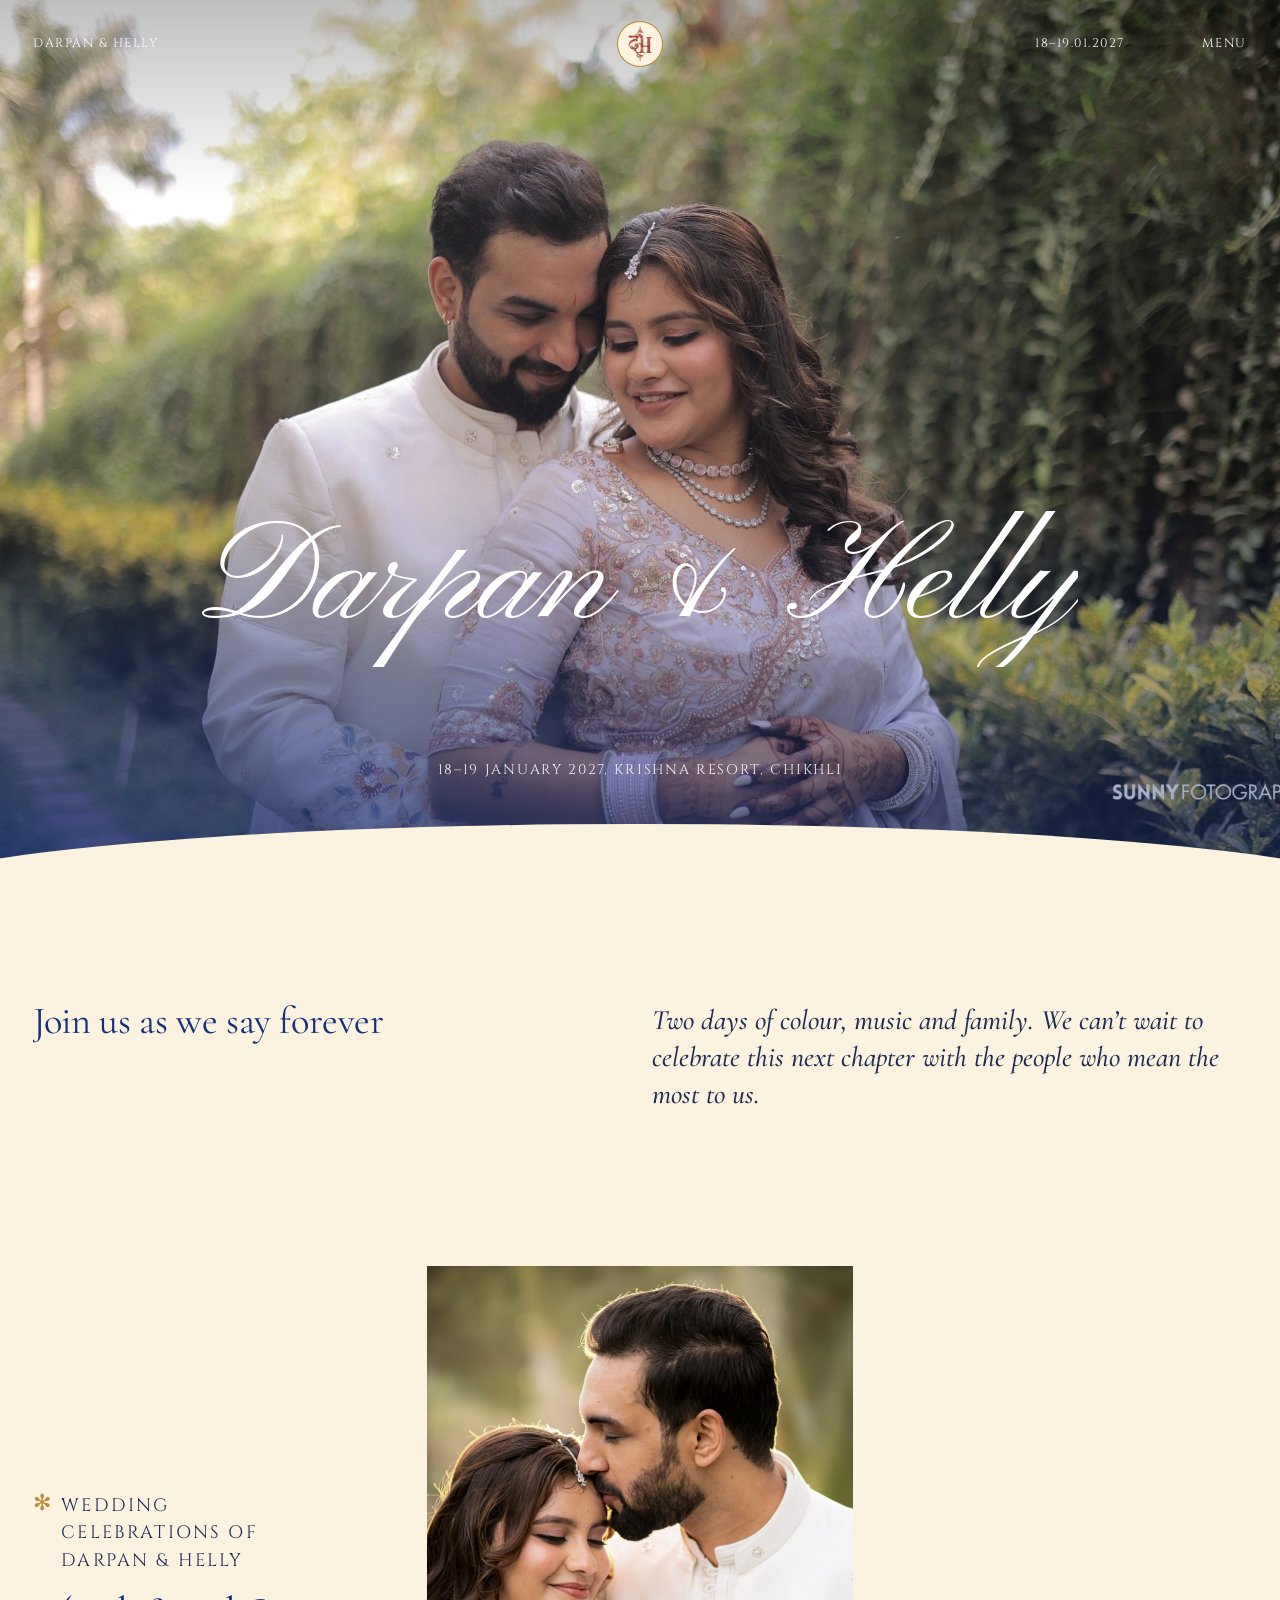
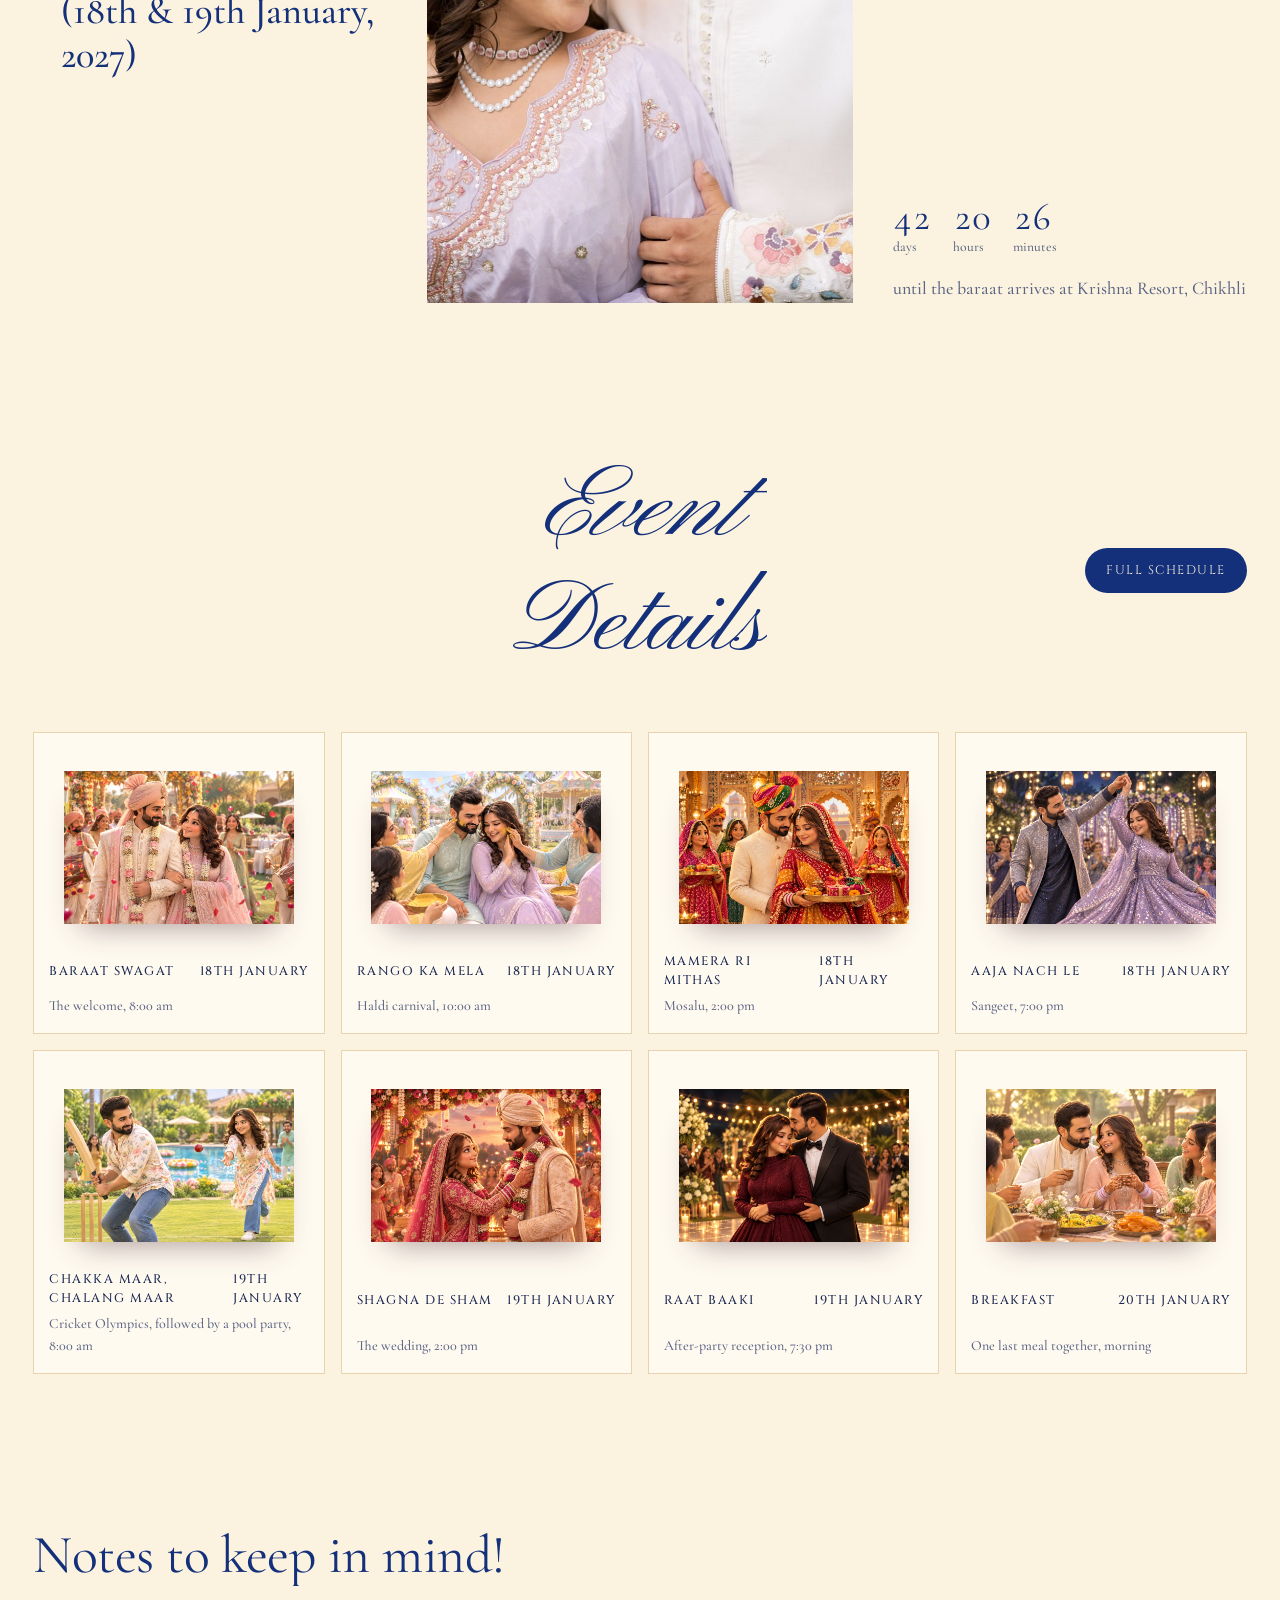
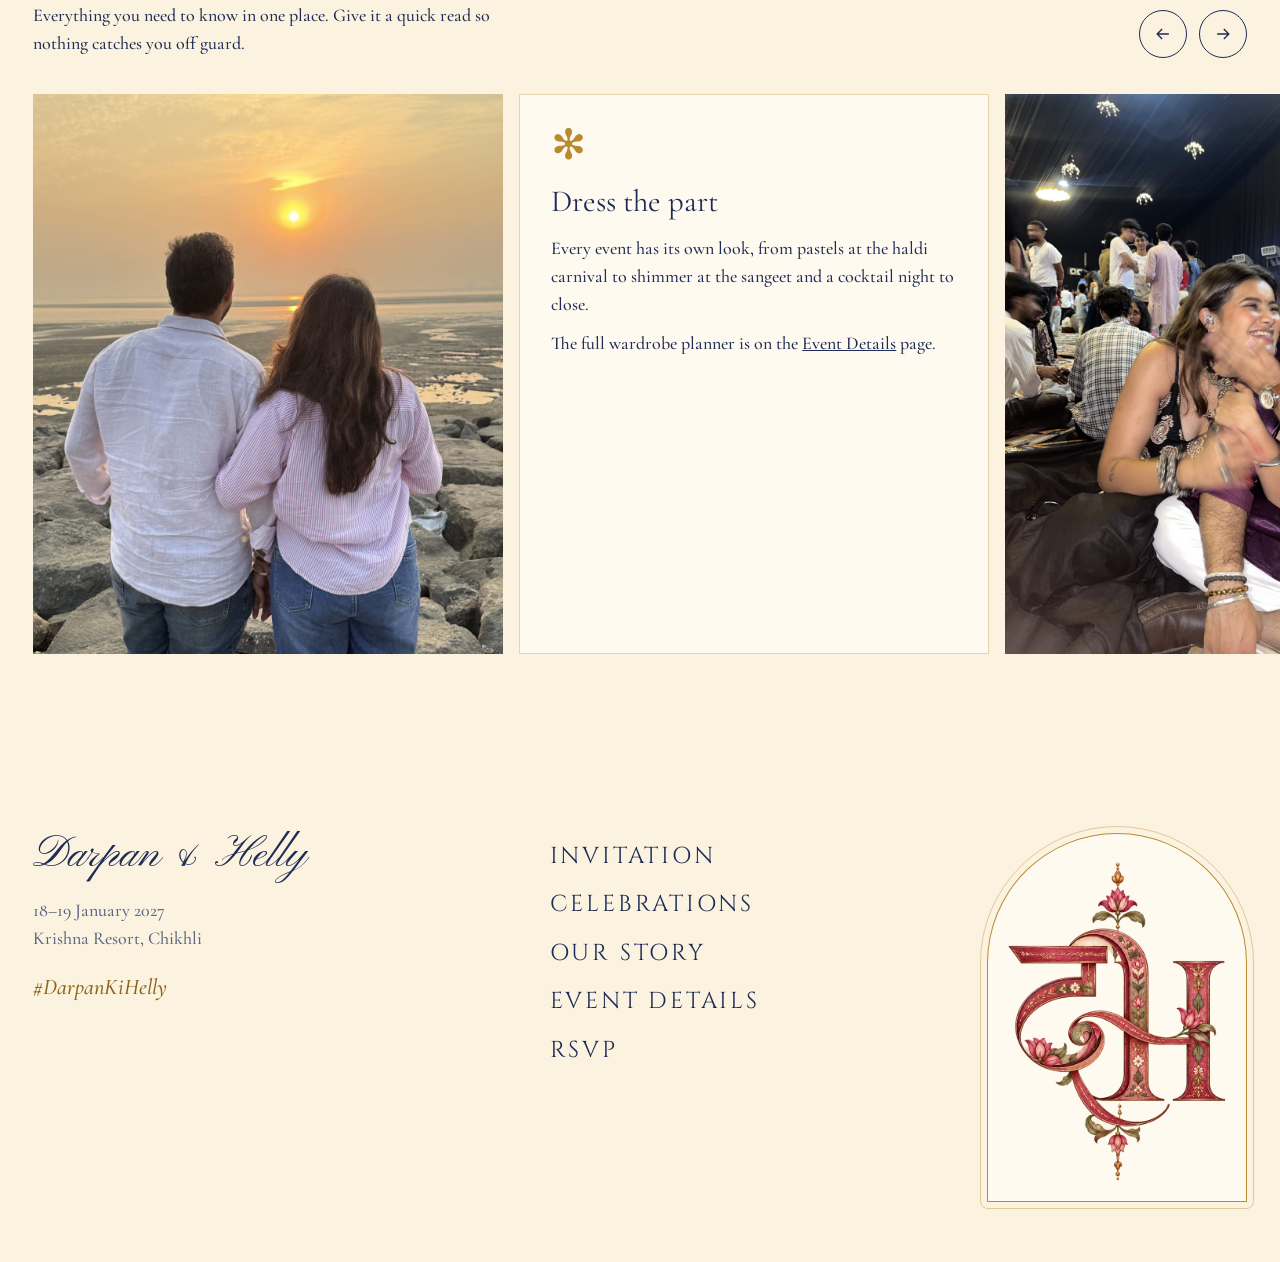
==== celebrations.html @ 64e764f6 "Add the bell invitation as the home page and restyle the site in navy and gold The home page is now " ====
<!doctype html>
<html lang="en">
<head>
<meta charset="utf-8">
<meta name="viewport" content="width=device-width, initial-scale=1, viewport-fit=cover">
<title>Celebrations – Darpan &amp; Helly</title>
<meta name="description" content="Darpan & Helly invite you to their wedding celebrations, 18–19 January 2027 at Krishna Resort, Chikhli. #DarpanKiHelly">
<meta property="og:type" content="website">
<meta property="og:url" content="https://shibinsibi.github.io/darpan-ki-helly/celebrations.html">
<meta property="og:title" content="Darpan & Helly – #DarpanKiHelly">
<meta property="og:description" content="You're invited! 18–19 January 2027, Krishna Resort, Chikhli">
<meta property="og:image" content="https://shibinsibi.github.io/darpan-ki-helly/assets/img/hero.jpg">
<meta name="twitter:card" content="summary_large_image">
<meta name="theme-color" content="#14307a">
<link rel="icon" href="assets/img/invite/monogram.webp">
<link rel="preconnect" href="https://fonts.googleapis.com">
<link rel="preconnect" href="https://fonts.gstatic.com" crossorigin>
<link href="https://fonts.googleapis.com/css2?family=Cinzel&family=Pinyon+Script&family=Cormorant+Garamond:ital,wght@0,400;0,500;0,600;1,400;1,500&display=swap" rel="stylesheet">
<link rel="stylesheet" href="assets/style.css">
</head>
<body>

<header class="head">
  <a class="head__names" href="index.html">Darpan &amp; Helly</a>
  <a class="head__mark" href="index.html" aria-label="Home"><img src="assets/img/invite/monogram.webp" alt=""></a>
  <div class="head__right">
    <span class="head__date">18–19.01.2027</span>
    <button class="head__menu" type="button" aria-expanded="false" aria-controls="menu">Menu</button>
  </div>
</header>
<nav class="menu" id="menu" aria-hidden="true" aria-label="Site">
  <div class="menu__photo"><img src="assets/img/IMG_0318.jpg" alt=""></div>
  <ul class="menu__links">
    <li><a href="index.html#invitation">Invitation</a></li>
    <li><a href="celebrations.html" aria-current="page">Celebrations</a></li>
    <li><a href="story.html">Our Story</a></li>
    <li><a href="events.html">Event Details</a></li>
    <li><a href="rsvp.html">RSVP</a></li>
  </ul>
</nav>

<main>
  <section class="hero">
    <div class="hero__img"><img src="assets/img/hero.jpg" alt="Darpan holding Helly close in a garden" fetchpriority="high"></div>
    <h1 class="hero__title" data-lines>
      <span class="line"><span>Darpan &amp; Helly</span></span>
      <span class="line"><span class="hero__sub">18–19 January 2027, Krishna Resort, Chikhli</span></span>
    </h1>
  </section>

  <section class="intro wrap">
    <h2 class="h-lg" data-lines><span class="line"><span>Join us as we say forever</span></span></h2>
    <p class="lede fade" data-delay="1">Two days of colour, music and family. We can’t wait to celebrate this next chapter with the people who mean the most to us.</p>
  </section>

  <section class="feature wrap section">
    <div class="feature__text fade">
      <span class="feature__star" aria-hidden="true">✻</span>
      <div>
        <p class="feature__label">Wedding celebrations of Darpan &amp; Helly</p>
        <p class="feature__dates">(18th &amp; 19th January, 2027)</p>
      </div>
    </div>
    <div class="feature__photo"><img src="assets/img/IMG_2235.jpg" alt="Darpan kisses Helly's forehead at golden hour"></div>
    <div class="feature__side fade" data-delay="1">
      <div class="countdown" id="countdown" aria-label="Time until the celebrations begin">
        <div><b data-u="d">–</b><span>days</span></div>
        <div><b data-u="h">–</b><span>hours</span></div>
        <div><b data-u="m">–</b><span>minutes</span></div>
      </div>
      <p class="feature__place">until the baraat arrives at Krishna Resort, Chikhli</p>
    </div>
  </section>

  <section class="wrap section" aria-labelledby="ev-h">
    <div class="sec-head">
      <h2 class="display" id="ev-h" data-lines><span class="line"><span><i>Event</i></span></span><span class="line"><span>Details</span></span></h2>
      <a class="btn" href="events.html">Full schedule</a>
    </div>
    <div class="cards cards--all" id="eventCards"></div>
  </section>

  <section class="section" aria-labelledby="notes-h">
    <div class="notes__top wrap">
      <div>
        <h2 class="h-lg" id="notes-h" data-lines><span class="line"><span>Notes to keep in mind!</span></span></h2>
        <p class="fade" style="margin-top:16px">Everything you need to know in one place. Give it a quick read so nothing catches you off guard.</p>
      </div>
      <div class="notes__arrows">
        <button class="arrow" type="button" data-prev aria-label="Previous note"><svg viewBox="0 0 24 24" fill="none" stroke="currentColor" stroke-width="1.6"><path d="M19 12H5M11 6l-6 6 6 6"/></svg></button>
        <button class="arrow" type="button" data-next aria-label="Next note"><svg viewBox="0 0 24 24" fill="none" stroke="currentColor" stroke-width="1.6"><path d="M5 12h14M13 6l6 6-6 6"/></svg></button>
      </div>
    </div>
    <div class="track fade">
      <div class="note"><img src="assets/img/IMG_0069.jpg" alt="Darpan and Helly watching the sunset by the sea" loading="lazy"></div>
      <div class="note note--text">
        <span class="note__star" aria-hidden="true">✻</span>
        <h3>Dress the part</h3>
        <p>Every event has its own look, from pastels at the haldi carnival to shimmer at the sangeet and a cocktail night to close.</p>
        <p>The full wardrobe planner is on the <a href="events.html#planner">Event Details</a> page.</p>
      </div>
      <div class="note"><img src="assets/img/IMG_0826.jpg" alt="Helly laughing as Darpan teases her" loading="lazy"></div>
      <div class="note note--text">
        <span class="note__star" aria-hidden="true">✻</span>
        <h3>Pack for the pool</h3>
        <p>On the morning of the 19th, the Cricket Olympics are followed by a pool party. Bring jeans or trackpants for the match, and swimwear for after.</p>
      </div>
      <div class="note"><img src="assets/img/IMG_0326.jpg" alt="Helly's lehenga flares as she spins" loading="lazy"></div>
      <div class="note note--text">
        <span class="note__star" aria-hidden="true">✻</span>
        <h3>Chovihaar facility</h3>
        <p>Chovihaar is available on both evenings, on 18th and 19th January.</p>
      </div>
      <div class="note"><img src="assets/img/IMG_8492.jpg" alt="Helly's mehendi hand with her ring, resting on Darpan's" loading="lazy"></div>
      <div class="note note--text">
        <span class="note__star" aria-hidden="true">✻</span>
        <h3>RSVP early</h3>
        <p>Let us know you’re coming so we can plan stay, meals and transport. Send your RSVP from the <a href="rsvp.html">RSVP page</a>, or call Darpan on +91 98247 68648.</p>
        <p>Breakfast on the morning of the 20th wraps things up.</p>
      </div>
    </div>
  </section>
</main>

<footer class="foot wrap">
  <div>
    <p class="foot__names">Darpan &amp; Helly</p>
    <p class="foot__info">18–19 January 2027<br>Krishna Resort, Chikhli</p>
    <p class="foot__tag">#DarpanKiHelly</p>
  </div>
  <ul class="foot__links">
    <li><a href="index.html#invitation">Invitation</a></li>
    <li><a href="celebrations.html">Celebrations</a></li>
    <li><a href="story.html">Our Story</a></li>
    <li><a href="events.html">Event Details</a></li>
    <li><a href="rsvp.html">RSVP</a></li>
  </ul>
  <div class="foot__card"><img src="assets/img/invite/monogram.webp" alt="Darpan and Helly monogram" loading="lazy"></div>
</footer>

<script src="assets/events-data.js"></script>
<script src="assets/main.js"></script>
</body>
</html>
---- assets/style.css ----
/* Darpan & Helly — royal navy & gold, matching the bell invitation on the home page */
:root {
  --bg: #FBF3DF;       /* ivory */
  --card: #FFFAF0;
  --sand: #F3E7C8;     /* menu + notes */
  --ink: #1E2C55;      /* deep navy text */
  --rani: #8A6418;     /* accent gold, dark enough for text (4.8:1 on ivory) */
  --wine: #14307A;     /* royal navy: story hero */
  --lotus: #F1D98A;
  --sage: #5E6B3F;
  --muted: #5B6584;
  --line: rgba(20, 48, 122, .16);
  --navy: #14307A;
  --gold: #B98A30;     /* decorative gold only (borders, ornaments) */

  --serif: "Cormorant Garamond", "Times New Roman", serif;
  --sans: "Cormorant Garamond", Georgia, serif;
  --script: "Pinyon Script", cursive;
  --caps: "Cinzel", "Times New Roman", serif;

  --gutter: clamp(16px, 2.6vw, 40px);
  --ease: cubic-bezier(.22, 1, .36, 1);
}

*, *::before, *::after { box-sizing: border-box; }
html { -webkit-text-size-adjust: 100%; }
body {
  margin: 0;
  background: var(--bg);
  color: var(--ink);
  font-family: var(--sans);
  font-size: 16px;
  line-height: 1.55;
  overflow-x: hidden;
}
body.menu-open { overflow: hidden; }
img { display: block; max-width: 100%; }
a { color: inherit; }
button { font: inherit; color: inherit; }
:focus-visible { outline: 2px solid var(--rani); outline-offset: 3px; }
.sr-only { position: absolute; width: 1px; height: 1px; overflow: hidden; clip: rect(0 0 0 0); white-space: nowrap; }

.serif { font-family: var(--serif); font-weight: 400; }
.display {
  font-family: var(--serif); font-weight: 400;
  font-size: clamp(3rem, 7vw, 6.2rem);
  line-height: .98; letter-spacing: -.01em;
  margin: 0;
}
.display i { font-style: italic; }
.h-lg { font-family: var(--serif); font-weight: 400; font-size: clamp(2.2rem, 4.2vw, 3.6rem); line-height: 1.02; letter-spacing: -.01em; margin: 0; }
.h-md { font-family: var(--serif); font-weight: 400; font-size: clamp(1.6rem, 2.4vw, 2.2rem); line-height: 1.1; margin: 0; }
.lede { font-family: var(--serif); font-size: clamp(1.45rem, 2.2vw, 2rem); line-height: 1.3; margin: 0; }
.wrap { padding-left: var(--gutter); padding-right: var(--gutter); }
.section { padding-top: clamp(80px, 12vw, 160px); }

.btn {
  display: inline-flex; align-items: center; justify-content: center; gap: .5em;
  background: var(--ink); color: var(--bg);
  border: 0; border-radius: 6px;
  padding: .75em 1.3em;
  font-size: .95rem; font-weight: 500;
  text-decoration: none; cursor: pointer;
  transition: background .3s var(--ease), transform .3s var(--ease);
}
.btn:hover { background: var(--rani); }
.btn--pill { border-radius: 999px; }
.btn--light { background: var(--bg); color: var(--ink); }
.btn--light:hover { background: var(--lotus); }
.btn--line { background: transparent; color: var(--ink); box-shadow: inset 0 0 0 1px var(--ink); }
.btn--line:hover { background: var(--ink); color: var(--bg); }

/* ---------- Header ---------- */
.head {
  position: fixed; top: 0; left: 0; right: 0; z-index: 40;
  display: grid; grid-template-columns: 1fr auto 1fr; align-items: center;
  padding: 22px var(--gutter);
  color: #fff;
  transition: transform .5s var(--ease), background .4s, color .4s, padding .4s;
}
.head__names { font-size: .95rem; font-weight: 500; text-decoration: none; justify-self: start; }
.head__mark { width: 44px; height: 44px; border-radius: 50%; overflow: hidden; justify-self: center; background: #FCF4E9; }
.head__mark img { width: 100%; height: 100%; object-fit: cover; transform: scale(1.35); }
.head__right { justify-self: end; display: flex; align-items: center; gap: clamp(18px, 6vw, 120px); }
.head__date { font-size: .95rem; font-weight: 500; font-variant-numeric: tabular-nums; }
.head__menu { background: none; border: 0; padding: 6px 0; cursor: pointer; font-weight: 500; font-size: .95rem; }
.head.is-solid { background: rgba(248, 241, 236, .92); backdrop-filter: blur(10px); color: var(--ink); padding-top: 12px; padding-bottom: 12px; box-shadow: 0 1px 0 var(--line); }
.head.is-hidden { transform: translateY(-100%); }
.head--dark { color: var(--ink); }
body.menu-open .head { color: var(--ink); background: transparent; box-shadow: none; transform: none; }
@media (max-width: 560px) { .head__date { display: none; } }

/* ---------- Menu overlay ---------- */
.menu {
  position: fixed; inset: 0; z-index: 35;
  background: var(--sand);
  display: grid; grid-template-columns: 1fr; align-items: center;
  padding: 100px var(--gutter) 40px;
  clip-path: inset(0 0 100% 0);
  visibility: hidden;
  transition: clip-path .8s var(--ease), visibility 0s .8s;
}
.menu.is-open { clip-path: inset(0 0 0 0); visibility: visible; transition: clip-path .8s var(--ease); }
.menu__photo { display: none; height: 100%; max-height: 640px; overflow: hidden; }
.menu__photo img { width: 100%; height: 100%; object-fit: cover; transform: scale(1.15); transition: transform 1.2s var(--ease); }
.menu.is-open .menu__photo img { transform: scale(1); }
.menu__links { list-style: none; margin: 0; padding: 0; justify-self: center; text-align: center; }
.menu__links li { overflow: hidden; }
.menu__links a {
  display: inline-block; text-decoration: none;
  font-family: var(--serif); font-size: clamp(2.6rem, 6vw, 4.2rem); line-height: 1.15;
  transform: translateY(110%);
  transition: transform .8s var(--ease), color .3s;
}
.menu__links a:hover, .menu__links a[aria-current="page"] { color: var(--rani); }
.menu.is-open .menu__links a { transform: none; }
.menu.is-open .menu__links li:nth-child(1) a { transition-delay: .25s; }
.menu.is-open .menu__links li:nth-child(2) a { transition-delay: .32s; }
.menu.is-open .menu__links li:nth-child(3) a { transition-delay: .39s; }
.menu.is-open .menu__links li:nth-child(4) a { transition-delay: .46s; }
@media (min-width: 860px) {
  .menu { grid-template-columns: minmax(0, 1fr) minmax(0, 1.4fr); gap: 40px; }
  .menu__photo { display: block; max-width: 440px; }
}

/* ---------- Hero ---------- */
.hero {
  position: relative; height: 100svh; min-height: 560px;
  overflow: hidden; color: #fff;
  display: flex; align-items: flex-end; justify-content: center;
}
.hero__img { position: absolute; inset: 0; }
.hero__img img { width: 100%; height: 100%; object-fit: cover; object-position: 50% 30%; transform: scale(1.12); transition: transform 2.4s var(--ease); }
.is-loaded .hero__img img { transform: scale(1); }
.hero::before { /* soft wine vignette for legible type */
  content: ""; position: absolute; inset: 0; z-index: 1;
  background:
    radial-gradient(120% 70% at 0% 100%, rgba(78, 12, 34, .55), transparent 60%),
    linear-gradient(to bottom, rgba(0,0,0,.28), transparent 22%, transparent 55%, rgba(46, 11, 24, .45));
}
.hero::after { /* the curved edge */
  content: ""; position: absolute; z-index: 2;
  left: -10%; right: -10%; bottom: -1px; height: clamp(36px, 6vw, 90px);
  background: var(--bg);
  border-radius: 50% 50% 0 0 / 100% 100% 0 0;
}
.hero__title {
  position: relative; z-index: 3;
  margin: 0 0 clamp(44px, 6vw, 80px); padding: 0 var(--gutter);
  text-align: center;
  font-family: var(--serif); font-weight: 400;
  font-size: clamp(3.6rem, 9.5vw, 8.6rem); line-height: .95; letter-spacing: -.015em;
}
.hero__sub { display: block; font-family: var(--sans); font-size: clamp(.95rem, 1.2vw, 1.1rem); letter-spacing: .02em; margin-top: .9em; opacity: .92; }
.hero--short { height: 78svh; }

/* ---------- Reveal animations ---------- */
.line { display: block; overflow: hidden; padding-bottom: .06em; }
.line > span { display: inline-block; transform: translateY(105%); transition: transform 1.1s var(--ease); }
.in .line > span, .line.in > span { transform: none; }
.in .line:nth-child(2) > span { transition-delay: .12s; }
.in .line:nth-child(3) > span { transition-delay: .24s; }

.fade { opacity: 0; transform: translateY(28px); transition: opacity 1s var(--ease), transform 1s var(--ease); }
.fade.in { opacity: 1; transform: none; }
.fade[data-delay="1"] { transition-delay: .12s; }
.fade[data-delay="2"] { transition-delay: .24s; }
.fade[data-delay="3"] { transition-delay: .36s; }

.reveal-img { overflow: hidden; clip-path: inset(18% 8% 18% 8%); transition: clip-path 1.4s var(--ease); }
.reveal-img img { transform: scale(1.25); transition: transform 1.6s var(--ease); }
.reveal-img.in { clip-path: inset(0 0 0 0); }
.reveal-img.in img { transform: scale(1); }

/* ---------- Intro ---------- */
.intro { display: grid; gap: 24px; padding-top: clamp(64px, 8vw, 120px); }
.intro .h-lg { font-size: clamp(2rem, 3vw, 2.6rem); }
@media (min-width: 860px) { .intro { grid-template-columns: 1fr 1fr; } }

/* ---------- Feature photo ---------- */
.feature { display: grid; gap: 40px; align-items: center; }
.feature__text { display: flex; gap: 10px; }
.feature__star { font-size: 1.4rem; line-height: 1; color: var(--rani); }
.feature__label { font-weight: 500; margin: 0 0 14px; max-width: 12em; }
.feature__dates { font-family: var(--serif); font-size: clamp(2rem, 3vw, 2.8rem); line-height: 1.15; margin: 0; }
.feature__photo { width: min(100%, 440px); justify-self: center; aspect-ratio: 2 / 3; overflow: hidden; }
.feature__photo img { width: 100%; height: 100%; object-fit: cover; will-change: transform; }
.feature__side { align-self: end; }
.countdown { display: flex; gap: 22px; margin: 0; }
.countdown div { display: flex; flex-direction: column; }
.countdown b { font-family: var(--serif); font-weight: 400; font-size: clamp(2rem, 3vw, 2.6rem); line-height: 1; font-variant-numeric: tabular-nums; }
.countdown span { font-size: .85rem; color: var(--muted); }
.feature__place { margin: 18px 0 0; color: var(--muted); }
@media (min-width: 860px) {
  .feature { grid-template-columns: 1fr 1.2fr 1fr; }
  .feature__text { justify-self: center; }
}

/* ---------- Event cards ---------- */
.sec-head { display: grid; grid-template-columns: 1fr auto 1fr; align-items: end; margin-bottom: clamp(28px, 4vw, 48px); }
.sec-head .display { grid-column: 2; text-align: center; }
.sec-head .btn { grid-column: 3; justify-self: end; align-self: center; }
@media (max-width: 640px) { .sec-head { grid-template-columns: 1fr; gap: 20px; } .sec-head .display, .sec-head .btn { grid-column: 1; justify-self: center; } }

.cards { display: grid; gap: 16px; }
@media (min-width: 760px) { .cards { grid-template-columns: repeat(3, 1fr); } }
.card {
  background: var(--card); text-decoration: none;
  display: flex; flex-direction: column; justify-content: space-between;
  padding: clamp(40px, 7vw, 110px) clamp(28px, 4vw, 56px) 18px;
  min-height: 420px;
}
.card__img { overflow: hidden; aspect-ratio: 3 / 2; box-shadow: 0 18px 30px -18px rgba(46, 11, 24, .45); }
.card__img img { width: 100%; height: 100%; object-fit: cover; transition: transform 1s var(--ease); }
.card:hover .card__img img { transform: scale(1.06); }
.card__meta { display: flex; justify-content: space-between; gap: 12px; margin: 48px calc(-1 * clamp(28px, 4vw, 56px) + 16px) 0; font-size: .95rem; }

/* ---------- Notes carousel ---------- */
.notes__top { display: grid; gap: 16px; align-items: end; margin-bottom: 36px; }
.notes__top p { margin: 0; max-width: 26em; }
.notes__arrows { display: flex; gap: 12px; justify-self: end; }
.arrow {
  width: 48px; height: 48px; border-radius: 50%;
  border: 1.5px solid var(--ink); background: transparent; cursor: pointer;
  display: grid; place-items: center; transition: background .3s, color .3s;
}
.arrow:hover { background: var(--ink); color: var(--bg); }
.arrow svg { width: 20px; height: 20px; }
@media (min-width: 760px) { .notes__top { grid-template-columns: 1fr auto; } }

.track {
  display: flex; gap: 16px;
  overflow-x: auto; scroll-snap-type: x mandatory; scroll-behavior: smooth;
  padding: 0 var(--gutter); scroll-padding: 0 var(--gutter);
  scrollbar-width: none;
}
.track::-webkit-scrollbar { display: none; }
.note {
  flex: 0 0 auto; width: min(84vw, 470px); aspect-ratio: 470 / 560;
  scroll-snap-align: start;
  background: var(--card); overflow: hidden;
}
.note img { width: 100%; height: 100%; object-fit: cover; }
.note--text { padding: clamp(24px, 3vw, 32px); }
.note__star { font-size: 2.6rem; line-height: 1; color: var(--rani); display: block; margin-bottom: 18px; }
.note--text h3 { font-family: var(--serif); font-weight: 400; font-size: clamp(1.8rem, 2.4vw, 2.2rem); line-height: 1.1; margin: 0 0 16px; }
.note--text p { margin: 0 0 .6em; }

/* ---------- Footer ---------- */
.foot { display: grid; gap: 40px; padding-top: clamp(100px, 14vw, 200px); padding-bottom: 60px; align-items: start; }
.foot__names { font-family: var(--serif); font-size: clamp(2.2rem, 3.4vw, 3rem); margin: 0 0 18px; line-height: 1; }
.foot__info { margin: 0; color: var(--muted); }
.foot__tag { margin: 18px 0 0; font-family: var(--serif); font-style: italic; font-size: 1.4rem; color: var(--rani); }
.foot__links { list-style: none; margin: 0; padding: 0; }
.foot__links a { font-family: var(--serif); font-size: clamp(2rem, 3vw, 2.6rem); text-decoration: none; line-height: 1.5; transition: color .3s; }
.foot__links a:hover { color: var(--rani); }
.foot__card {
  width: min(100%, 260px); aspect-ratio: 260 / 330;
  background: #FCF4E9; border-radius: 999px 999px 6px 6px;
  border: 1px solid var(--rani); outline: 1px solid rgba(168, 39, 79, .35); outline-offset: 6px;
  display: grid; place-items: center; padding: 26px 18px 18px;
  justify-self: start;
}
.foot__card img { width: 100%; }
.foot__card p { margin: 0; font-family: var(--serif); color: var(--rani); font-size: 1.2rem; }
@media (min-width: 860px) { .foot { grid-template-columns: minmax(0, 1.2fr) minmax(0, 1fr) 260px; } .foot__card { width: 260px; } }

/* ---------- Story page ---------- */
.story-hero { background: var(--wine); color: #FBEFEA; text-align: center; padding: 140px var(--gutter) 0; }
.story-hero__kicker { font-weight: 500; font-size: .95rem; margin: 0 0 14px; }
.story-hero .display { font-size: clamp(3.4rem, 8vw, 7rem); }
.story-hero__img { width: min(100%, 760px); margin: clamp(40px, 6vw, 70px) auto 0; aspect-ratio: 4 / 3; overflow: hidden; position: relative; top: 80px; margin-top: -0px; }
.story-hero__img img { width: 100%; height: 100%; object-fit: cover; object-position: 50% 20%; }
.story-hero + .section { padding-top: clamp(140px, 16vw, 220px); }
.story { display: grid; gap: 28px; }
.story p { margin: 0 0 1em; font-size: 1.05rem; max-width: 36em; }
.story .lede { font-size: clamp(1.45rem, 2.2vw, 2rem); }
@media (min-width: 860px) { .story { grid-template-columns: 1fr 1fr; } }

.family { display: grid; gap: 16px; }
.family__card { background: var(--card); padding: clamp(28px, 4vw, 48px); }
.family__card .h-md { margin-bottom: 14px; }
.family__card p { margin: 0; color: var(--muted); }
.family__card .family__elder { color: var(--ink); font-weight: 500; margin-bottom: 10px; }
@media (min-width: 760px) { .family { grid-template-columns: 1fr 1fr; } }

.gallery { columns: 2 220px; column-gap: 16px; }
.gallery figure { margin: 0 0 16px; break-inside: avoid; overflow: hidden; cursor: zoom-in; }
.gallery img { width: 100%; transition: transform 1s var(--ease); }
.gallery figure:hover img { transform: scale(1.04); }
@media (min-width: 900px) { .gallery { columns: 3; } }

.lightbox { position: fixed; inset: 0; z-index: 60; background: rgba(30, 6, 16, .94); display: grid; place-items: center; padding: 24px; opacity: 0; visibility: hidden; transition: opacity .4s, visibility 0s .4s; }
.lightbox.is-open { opacity: 1; visibility: visible; transition: opacity .4s; }
.lightbox img { max-height: 88vh; max-width: 100%; }
.lightbox button { position: absolute; top: 14px; right: 18px; background: none; border: 0; color: #fff; font-size: 2.4rem; cursor: pointer; line-height: 1; }

/* ---------- Events page ---------- */
.day { padding-top: clamp(64px, 9vw, 120px); }
.day__head { display: flex; align-items: baseline; justify-content: space-between; gap: 20px; border-bottom: 1px solid var(--line); padding-bottom: 18px; margin-bottom: 16px; flex-wrap: wrap; }
.day__head p { margin: 0; color: var(--muted); }
.ev-list { display: grid; gap: 16px; }
@media (min-width: 760px) { .ev-list { grid-template-columns: repeat(2, 1fr); } }
@media (min-width: 1180px) { .ev-list { grid-template-columns: repeat(3, 1fr); } }
.ev { background: var(--card); display: flex; flex-direction: column; }
.ev__band { height: 10px; display: flex; }
.ev__band span { flex: 1; background: var(--c); }
.ev__body { padding: clamp(24px, 3vw, 36px); display: flex; flex-direction: column; flex: 1; }
.ev__time { font-size: .9rem; color: var(--muted); margin: 0 0 14px; font-variant-numeric: tabular-nums; }
.ev__name { font-family: var(--serif); font-weight: 400; font-size: clamp(2rem, 2.8vw, 2.5rem); line-height: 1.05; margin: 0; }
.ev__what { font-family: var(--serif); font-style: italic; font-size: 1.3rem; margin: 4px 0 0; color: var(--rani); }
.ev__venue { margin: 16px 0 0; }
.ev__dress { margin: auto 0 0; padding-top: 24px; }
.ev__dress-title { font-weight: 500; margin: 0 0 10px; }
.swatches { list-style: none; display: flex; gap: 6px; padding: 0; margin: 0 0 12px; }
.swatches li { width: 26px; height: 26px; border-radius: 50%; background: var(--c); box-shadow: inset 0 0 0 1px rgba(0,0,0,.08); }
.shimmer li { background: radial-gradient(circle at 30% 30%, rgba(255,255,255,.75), transparent 45%), var(--c); }
.ev__dress dl { display: grid; grid-template-columns: auto 1fr; gap: 4px 14px; margin: 0; font-size: .95rem; }
.ev__dress dt { color: var(--muted); }
.ev__dress dd { margin: 0; }
.ev__rituals { list-style: none; padding: 0; margin: 16px 0 0; border-top: 1px solid var(--line); }
.ev__rituals li { display: grid; grid-template-columns: 4.6em 1fr; gap: 0 12px; padding: 10px 0; border-bottom: 1px solid var(--line); }
.ev__rituals b { font-weight: 500; }
.ev__rituals span:first-child { color: var(--muted); font-variant-numeric: tabular-nums; }
.ev__rituals em { display: block; font-style: normal; color: var(--muted); font-size: .92rem; }
.ev--wide { grid-column: 1 / -1; }
.day__note { margin: 14px 0 0; color: var(--sage); font-weight: 500; }

.planner { display: grid; gap: 30px; }
.planner__count { font-family: var(--serif); font-size: clamp(1.8rem, 2.6vw, 2.3rem); color: var(--rani); margin: 0; }
.checklist { list-style: none; margin: 0; padding: 0; border-top: 1px solid var(--line); }
.checklist li { border-bottom: 1px solid var(--line); }
.checklist label { display: grid; grid-template-columns: 26px 1fr; gap: 2px 16px; padding: 16px 0; cursor: pointer; }
.checklist input {
  grid-row: span 2; appearance: none; margin: 2px 0 0; width: 24px; height: 24px; border-radius: 50%;
  border: 1.5px solid var(--ink); display: grid; place-items: center; cursor: pointer; transition: background .25s;
}
.checklist input::after { content: ""; width: 10px; height: 6px; border: solid var(--bg); border-width: 0 0 2px 2px; transform: rotate(-45deg) translate(1px, -1px); }
.checklist input:checked { background: var(--rani); border-color: var(--rani); }
.checklist b { font-weight: 500; }
.checklist span { color: var(--muted); font-size: .95rem; }
.checklist input:checked ~ b { text-decoration: line-through; text-decoration-color: var(--rani); }
@media (min-width: 860px) { .planner { grid-template-columns: 1fr 1.3fr; } }

/* ---------- RSVP page ---------- */
.rsvp { display: grid; gap: 40px; padding-top: 150px; align-items: start; }
.rsvp__left p { margin: 18px 0 0; }
.rsvp__left .small { font-size: .9rem; color: var(--muted); }
.rsvp__card { border: 1px solid var(--ink); background: var(--bg); padding: clamp(24px, 3vw, 40px); }
.rsvp__card h2 { font-size: 1.05rem; font-weight: 600; text-align: center; margin: 0 0 24px; }
.field { display: grid; gap: 6px; margin-bottom: 18px; }
.field label, .field legend { font-size: .9rem; font-weight: 500; }
.field input[type="text"], .field input[type="number"], .field textarea {
  font: inherit; color: var(--ink); background: transparent;
  border: 0; border-bottom: 1px solid var(--line); padding: 8px 0; border-radius: 0;
}
.field input:focus, .field textarea:focus { outline: none; border-bottom-color: var(--rani); }
.field textarea { resize: vertical; min-height: 70px; }
fieldset.field { border: 0; padding: 0; margin: 0 0 18px; }
.chips { display: flex; flex-wrap: wrap; gap: 8px; margin-top: 6px; }
.chips label { position: relative; }
.chips input { position: absolute; opacity: 0; }
.chips span { display: inline-block; padding: 8px 14px; border-radius: 999px; box-shadow: inset 0 0 0 1px var(--ink); cursor: pointer; font-size: .9rem; transition: background .25s, color .25s; }
.chips input:checked + span { background: var(--ink); color: var(--bg); }
.chips input:focus-visible + span { outline: 2px solid var(--rani); outline-offset: 2px; }
.form-error { color: var(--rani); font-size: .9rem; margin: 0 0 12px; min-height: 1.2em; }
.rsvp__or { margin: 22px 0 10px; font-size: .9rem; color: var(--muted); text-align: center; }
.rsvp__calls { display: grid; gap: 10px; }
.rsvp__calls a { display: flex; justify-content: space-between; gap: 12px; padding: 12px 0; border-top: 1px solid var(--line); text-decoration: none; }
.rsvp__calls a span:last-child { color: var(--rani); font-weight: 500; }
@media (min-width: 900px) { .rsvp { grid-template-columns: 1fr 1fr; gap: 60px; } }

/* ---------- Page entrance ---------- */
body { animation: pageIn .8s var(--ease) both; }
@keyframes pageIn { from { opacity: 0; } }

@media (prefers-reduced-motion: reduce) {
  *, *::before, *::after { animation: none !important; transition: none !important; }
  .line > span, .fade, .reveal-img, .reveal-img img, .hero__img img, .menu__links a { transform: none !important; opacity: 1 !important; clip-path: none !important; }
  .track { scroll-behavior: auto; }
}

/* ---------- All-event cards ---------- */
.cards--all .card { min-height: 0; padding: clamp(28px, 3vw, 44px) clamp(22px, 2.4vw, 32px) 18px; }
.cards--all .card__meta { margin: 28px calc(-1 * clamp(22px, 2.4vw, 32px) + 16px) 0; font-weight: 500; }
.card__more { margin: 4px calc(-1 * clamp(22px, 2.4vw, 32px) + 16px) 0; font-size: .88rem; color: var(--muted); }
@media (min-width: 760px) { .cards--all { grid-template-columns: repeat(2, 1fr); } }
@media (min-width: 1100px) { .cards--all { grid-template-columns: repeat(4, 1fr); } }
.ev__link { margin-top: 20px; font-weight: 500; color: var(--rani); text-decoration: none; align-self: flex-start; }
.ev__link::after { content: ""; display: inline-block; width: 18px; height: 1px; background: currentColor; vertical-align: middle; margin-left: 8px; transition: width .3s var(--ease); }
.ev__link:hover::after { width: 30px; }

/* ---------- Single event page ---------- */
.evd { display: grid; gap: clamp(32px, 5vw, 64px); padding-top: clamp(48px, 7vw, 96px); align-items: start; }
.evd__what { font-family: var(--serif); font-style: italic; font-size: clamp(2.2rem, 4vw, 3.4rem); line-height: 1.05; color: var(--rani); margin: 0 0 28px; }
.evd__facts { display: grid; grid-template-columns: auto 1fr; gap: 0; margin: 0; border-top: 1px solid var(--line); }
.evd__facts dt, .evd__facts dd { padding: 14px 0; border-bottom: 1px solid var(--line); margin: 0; }
.evd__facts dt { color: var(--muted); padding-right: 28px; }
.evd__facts dd { font-family: var(--serif); font-size: 1.35rem; line-height: 1.3; }
.evd__actions { display: flex; flex-wrap: wrap; gap: 10px; margin-top: 28px; }
.evd__side { display: grid; gap: 16px; }
.evd__box { background: var(--card); padding: clamp(24px, 3vw, 40px); }
.evd__box:empty { display: none; }
.evd__box .h-md { margin-bottom: 16px; }
.evd__box .ev__rituals { margin-top: 0; }
.evd__box dl { display: grid; grid-template-columns: auto 1fr; gap: 6px 18px; margin: 0; }
.evd__box dt { color: var(--muted); }
.evd__box dd { margin: 0; }
.swatches--lg { gap: 10px; margin-bottom: 18px; }
.swatches--lg li { width: 44px; height: 44px; }
@media (min-width: 900px) { .evd { grid-template-columns: 1.1fr 1fr; } }

.upnext {
  display: grid; grid-template-columns: 1fr auto; gap: 4px 20px; align-items: center;
  text-decoration: none; padding: clamp(24px, 3vw, 40px) 0;
  border-top: 1px solid var(--ink); border-bottom: 1px solid var(--ink);
}
.upnext__label { grid-column: 1; font-size: .9rem; color: var(--muted); }
.upnext__name { grid-column: 1; font-family: var(--serif); font-size: clamp(2.4rem, 6vw, 5rem); line-height: 1; transition: color .3s; }
.upnext__date { grid-column: 1; color: var(--muted); }
.upnext__arrow { grid-column: 2; grid-row: 1 / span 3; width: clamp(52px, 6vw, 80px); height: clamp(52px, 6vw, 80px); border-radius: 50%; border: 1.5px solid var(--ink); display: grid; place-items: center; transition: background .3s, color .3s, transform .5s var(--ease); }
.upnext__arrow svg { width: 45%; height: 45%; }
.upnext:hover .upnext__name { color: var(--rani); }
.upnext:hover .upnext__arrow { background: var(--ink); color: var(--bg); transform: translateX(6px); }

/* ---------- 3D motion: event cards + event hero ---------- */
.cards--all .card { perspective: 900px; }
.cards--all .card.fade { transform: translateY(46px) rotateX(16deg); transform-origin: 50% 100%; transition: opacity 1s var(--ease), transform 1.2s var(--ease); }
.cards--all .card.fade.in { transform: none; }
.tilt { position: relative; transform-style: preserve-3d; transition: transform .7s var(--ease), box-shadow .7s var(--ease); will-change: transform; }
.tilt.is-tilting { transition: transform .12s linear, box-shadow .3s; box-shadow: 0 34px 50px -24px rgba(46, 11, 24, .55); }
.tilt__glare {
  position: absolute; inset: 0; z-index: 2; pointer-events: none;
  background: radial-gradient(circle at var(--gx, 50%) var(--gy, 50%), rgba(255, 255, 255, .45), transparent 55%);
  opacity: 0; transition: opacity .4s; mix-blend-mode: soft-light;
}
.tilt.is-tilting .tilt__glare { opacity: 1; }

.hero--3d { perspective: 1100px; }
.hero--3d .hero__img { inset: -5%; transform: rotateX(var(--rx, 0deg)) rotateY(var(--ry, 0deg)) translate3d(var(--tx, 0px), var(--ty, 0px), 0); transition: transform .9s var(--ease); animation: kenburns 16s ease-in-out 2.4s infinite alternate; }
@keyframes kenburns { from { scale: 1; } to { scale: 1.07; } }
.hero--3d .hero__title { transform: translate3d(calc(var(--tx, 0px) * -0.6), calc(var(--ty, 0px) * -0.6), 0); transition: transform .9s var(--ease); }
@media (prefers-reduced-motion: reduce) {
  .cards--all .card.fade { transform: none !important; }
  .hero--3d .hero__img, .hero--3d .hero__title { transform: none !important; animation: none !important; }
}

/* ---------- Royal theme: same type and ornament as the bell invitation ---------- */
body { font-size: 18px; font-weight: 500; }
.display, .hero__title, .foot__names, .upnext__name, .story-hero .display { font-family: var(--script); font-weight: 400; letter-spacing: 0; line-height: 1.05; }
.display { font-size: clamp(3.4rem, 8vw, 6.8rem); color: var(--navy); }
.display i, .ev__what, .evd__what, .foot__tag, .lede { font-style: italic; }
.hero__title { font-size: clamp(4rem, 11vw, 9.4rem); }
.hero__sub, .head__names, .head__date, .head__menu, .btn, .menu__links a, .foot__links a, .chips span,
.feature__label, .ev__time, .card__meta, .upnext__label, .story-hero__kicker, .rsvp__card h2 {
  font-family: var(--caps); font-weight: 400; letter-spacing: .12em; text-transform: uppercase;
}
.head__names, .head__date, .head__menu { font-size: .78rem; }
.hero__sub { font-size: clamp(.8rem, 1.1vw, .95rem); }
.card__meta, .ev__time, .upnext__label { font-size: .78rem; }
.menu__links a { font-size: clamp(1.7rem, 4.4vw, 3rem); line-height: 1.6; color: var(--navy); }
.foot__links a { font-size: clamp(1.1rem, 1.8vw, 1.5rem); line-height: 2.1; }
.btn { font-size: .78rem; border-radius: 999px; background: var(--navy); color: var(--bg); padding: 1em 1.7em; }
.btn:hover { background: var(--rani); }
.btn--light { background: radial-gradient(circle at 35% 30%, #fffaf0, #f1e2bd); color: var(--navy); box-shadow: inset 0 0 0 1px var(--gold); }
.btn--line { box-shadow: inset 0 0 0 1px var(--gold); color: var(--navy); }
.head__mark { background: var(--bg); box-shadow: 0 0 0 1px var(--gold); }
.head__mark img { object-fit: contain; transform: none; padding: 4px; }
.h-lg, .h-md, .ev__name, .evd__facts dd, .feature__dates, .countdown b, .planner__count { color: var(--navy); }
.hero::before { background: radial-gradient(120% 70% at 0% 100%, rgba(20, 48, 122, .55), transparent 60%), linear-gradient(to bottom, rgba(0,0,0,.25), transparent 22%, transparent 55%, rgba(20, 48, 122, .5)); }
.card, .note, .ev, .family__card, .evd__box { box-shadow: inset 0 0 0 1px rgba(185, 138, 48, .35); }
.feature__star, .note__star { color: var(--gold); }
.foot__card { border-color: var(--gold); outline-color: rgba(185, 138, 48, .4); background: var(--card); }
.rsvp__card { border-color: var(--gold); }
.lightbox { background: rgba(10, 20, 52, .94); }
.orn { display: block; width: min(300px, 70%); height: 24px; margin: 18px auto 0; }
.menu.is-open .menu__links li:nth-child(5) a { transition-delay: .53s; }
.story-hero .display { color: inherit; }
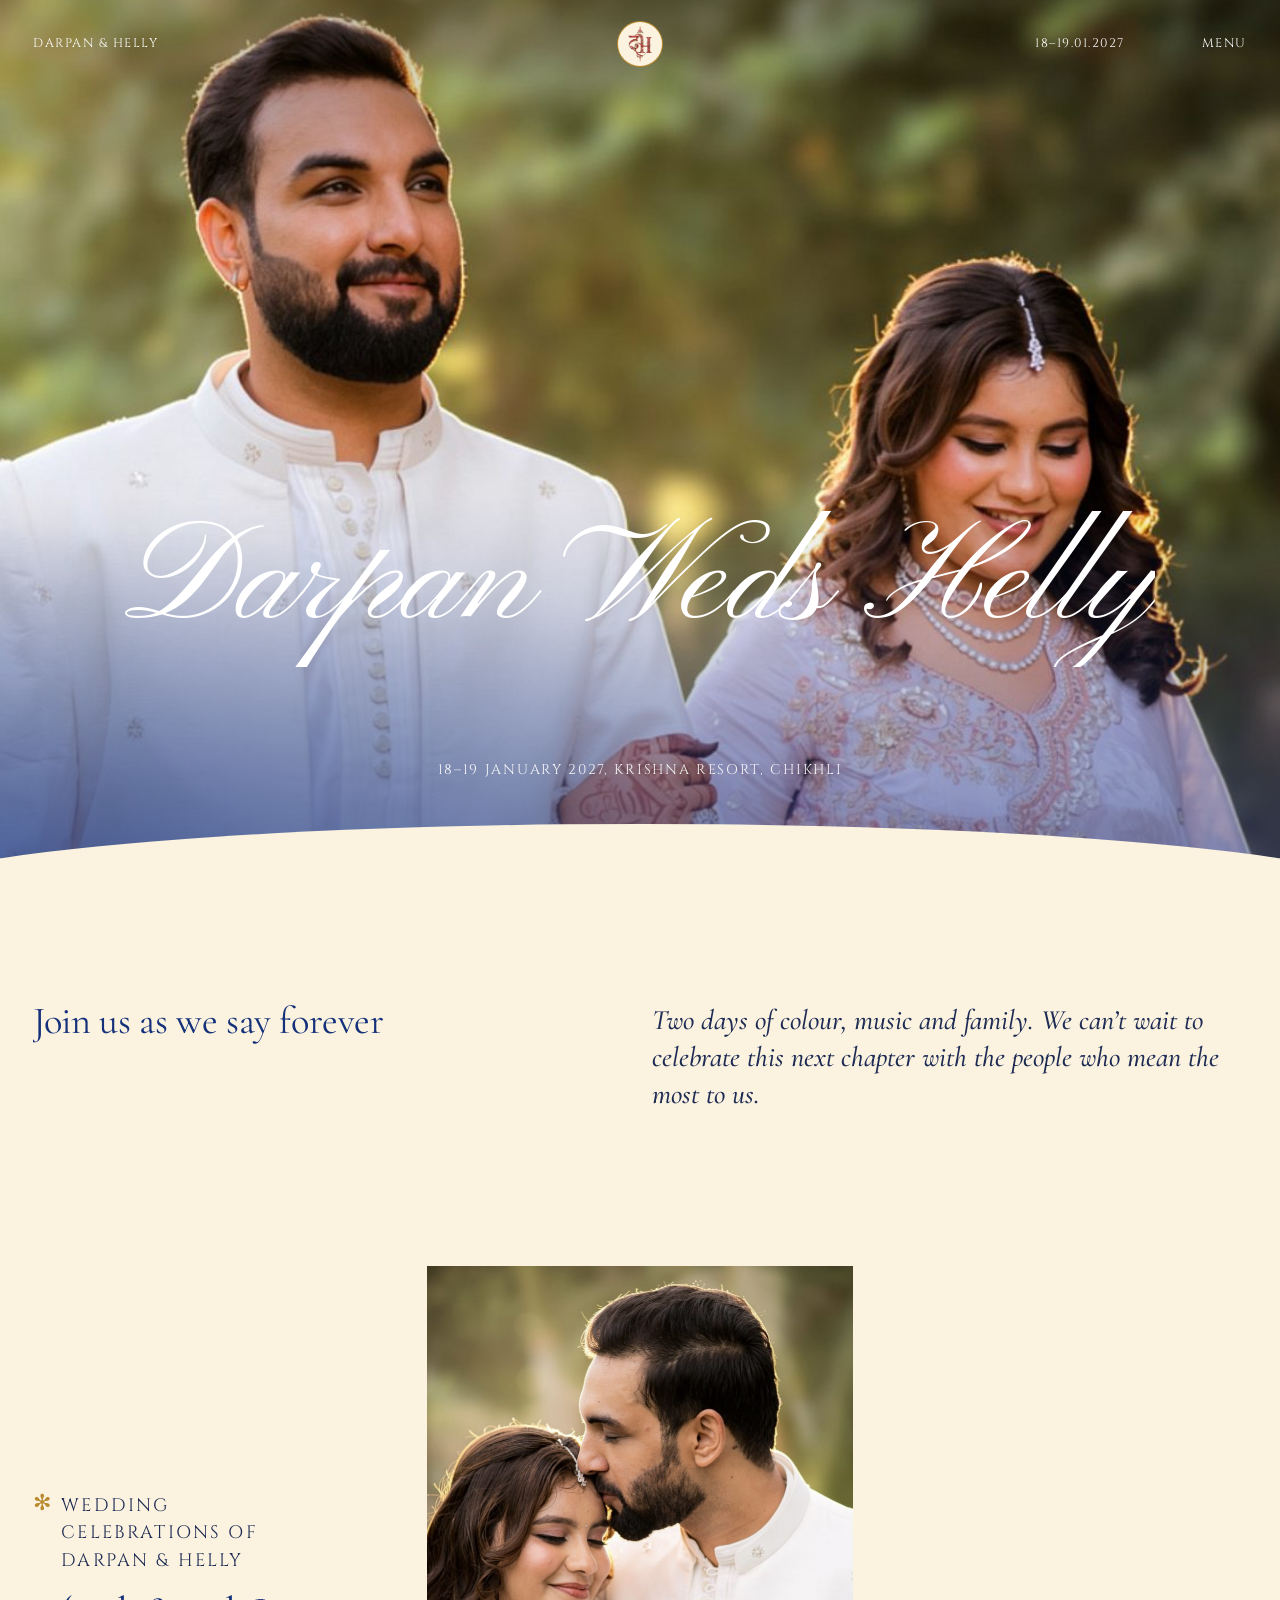
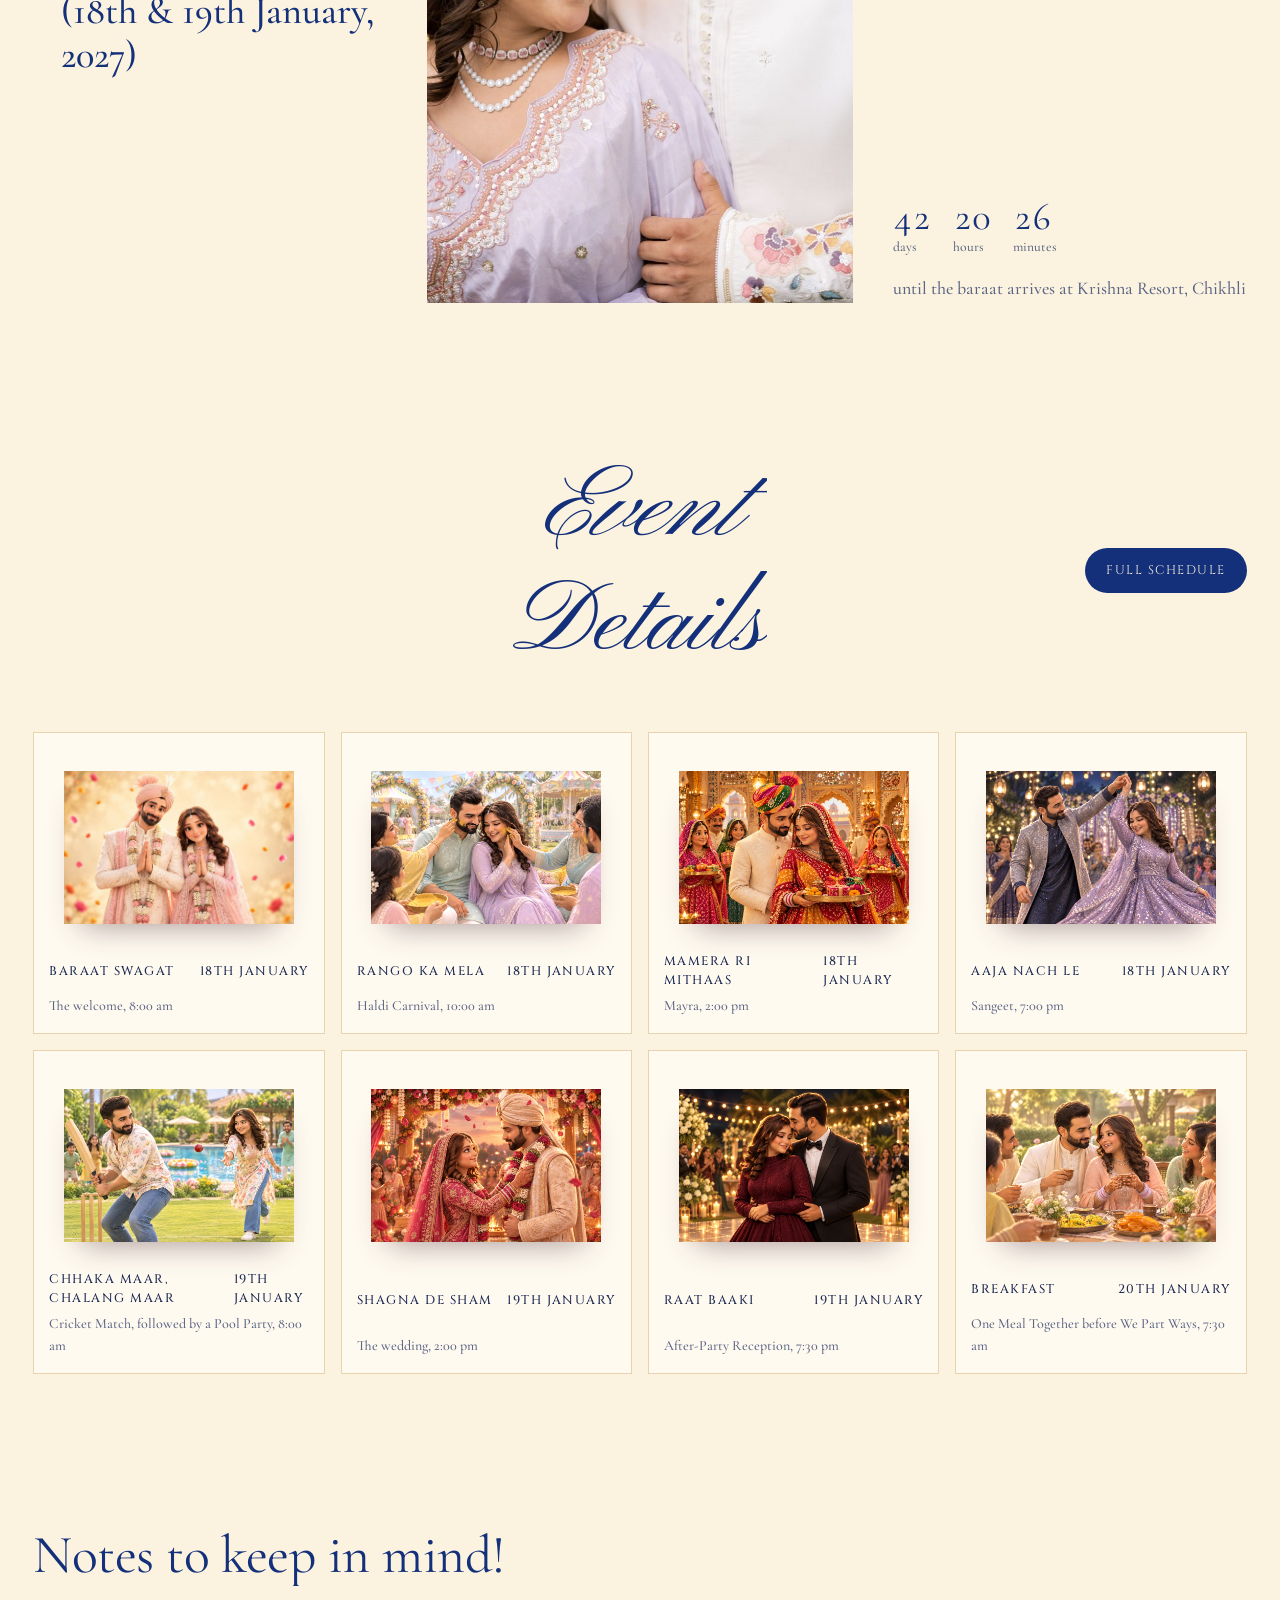
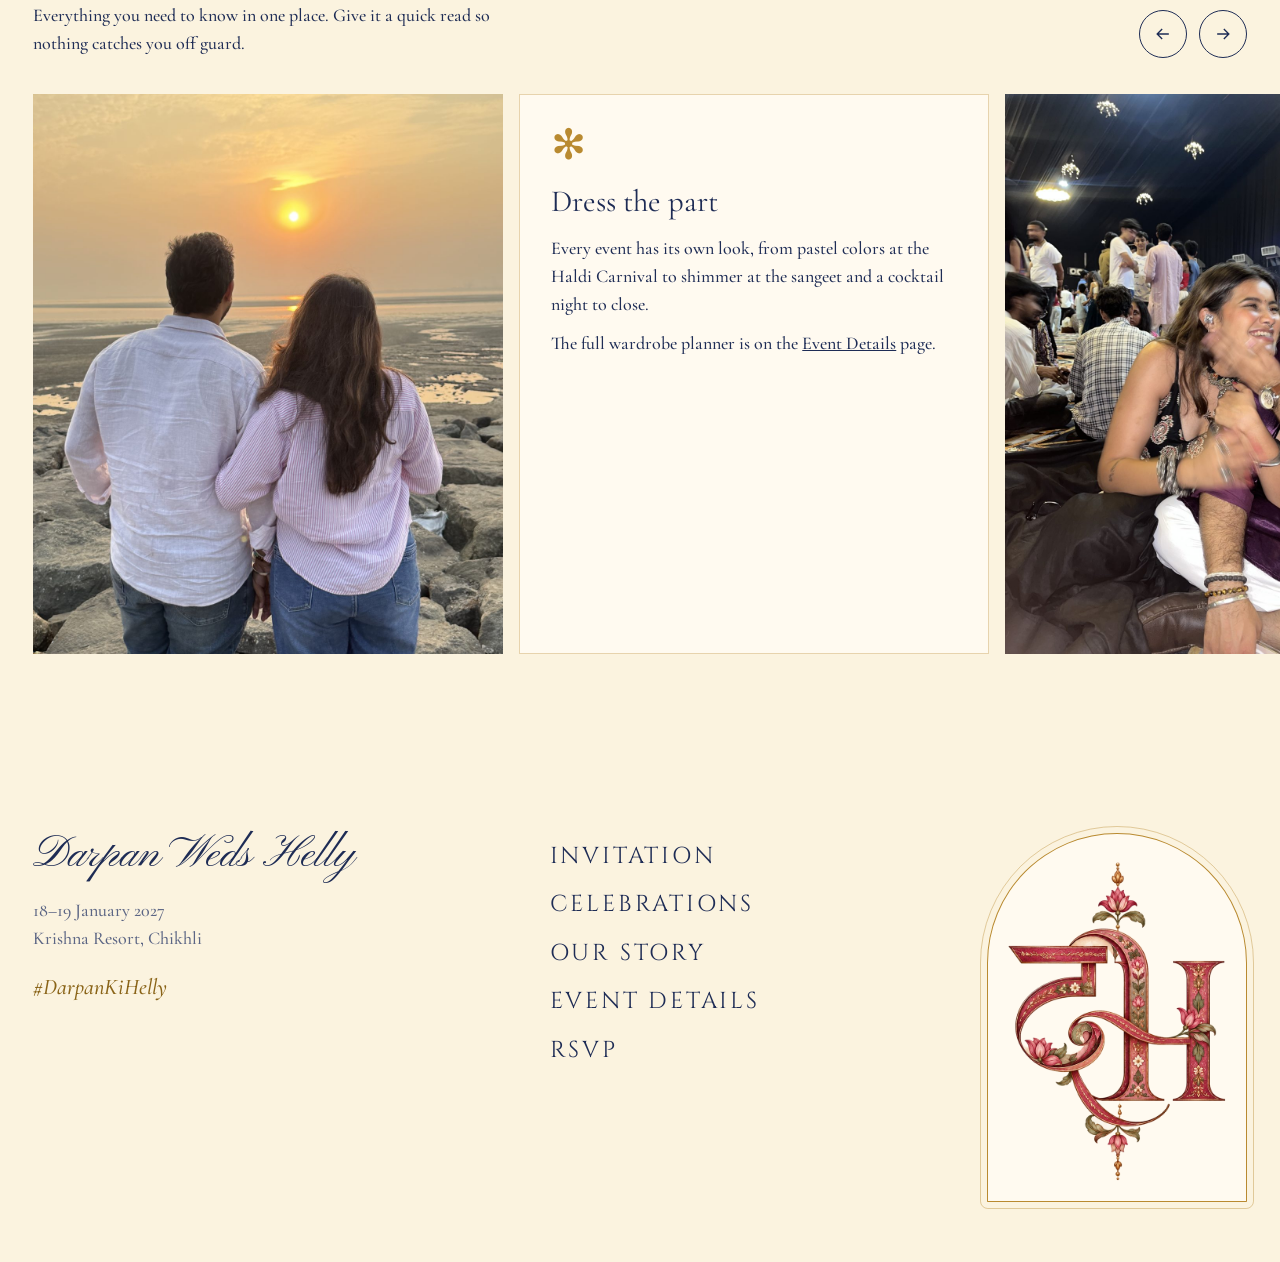
==== commit 9e67bc0a: "Apply the family's corrections: Shah, event names and notes, new photos, SVD Event contacts, RSVP to" ====
--- a/celebrations.html
+++ b/celebrations.html
@@ -29,7 +29,6 @@
   </div>
 </header>
 <nav class="menu" id="menu" aria-hidden="true" aria-label="Site">
-  <div class="menu__photo"><img src="assets/img/IMG_0318.jpg" alt=""></div>
   <ul class="menu__links">
     <li><a href="index.html#invitation">Invitation</a></li>
     <li><a href="celebrations.html" aria-current="page">Celebrations</a></li>
@@ -41,9 +40,9 @@
 
 <main>
   <section class="hero">
-    <div class="hero__img"><img src="assets/img/hero.jpg" alt="Darpan holding Helly close in a garden" fetchpriority="high"></div>
+    <div class="hero__img"><img src="assets/img/IMG_1973.jpg" alt="Darpan and Helly" fetchpriority="high" style="object-position:50% 22%"></div>
     <h1 class="hero__title" data-lines>
-      <span class="line"><span>Darpan &amp; Helly</span></span>
+      <span class="line"><span>Darpan Weds Helly</span></span>
       <span class="line"><span class="hero__sub">18–19 January 2027, Krishna Resort, Chikhli</span></span>
     </h1>
   </section>
@@ -96,14 +95,14 @@
       <div class="note note--text">
         <span class="note__star" aria-hidden="true">✻</span>
         <h3>Dress the part</h3>
-        <p>Every event has its own look, from pastels at the haldi carnival to shimmer at the sangeet and a cocktail night to close.</p>
+        <p>Every event has its own look, from pastel colors at the Haldi Carnival to shimmer at the sangeet and a cocktail night to close.</p>
         <p>The full wardrobe planner is on the <a href="events.html#planner">Event Details</a> page.</p>
       </div>
       <div class="note"><img src="assets/img/IMG_0826.jpg" alt="Helly laughing as Darpan teases her" loading="lazy"></div>
       <div class="note note--text">
         <span class="note__star" aria-hidden="true">✻</span>
         <h3>Pack for the pool</h3>
-        <p>On the morning of the 19th, the Cricket Olympics are followed by a pool party. Bring jeans or trackpants for the match, and swimwear for after.</p>
+        <p>On the morning of the 19th, the Cricket Match is followed by a Pool Party. The dress code is Sporty Yet Festive, so bring swimwear for after.</p>
       </div>
       <div class="note"><img src="assets/img/IMG_0326.jpg" alt="Helly's lehenga flares as she spins" loading="lazy"></div>
       <div class="note note--text">
@@ -115,7 +114,7 @@
       <div class="note note--text">
         <span class="note__star" aria-hidden="true">✻</span>
         <h3>RSVP early</h3>
-        <p>Let us know you’re coming so we can plan stay, meals and transport. Send your RSVP from the <a href="rsvp.html">RSVP page</a>, or call Darpan on +91 98247 68648.</p>
+        <p>Let us know you’re coming so we can plan stay, meals and transport. Send your RSVP from the <a href="rsvp.html">RSVP page</a>, or call our Event Team, SVD Event.</p>
         <p>Breakfast on the morning of the 20th wraps things up.</p>
       </div>
     </div>
@@ -124,7 +123,7 @@
 
 <footer class="foot wrap">
   <div>
-    <p class="foot__names">Darpan &amp; Helly</p>
+    <p class="foot__names">Darpan Weds Helly</p>
     <p class="foot__info">18–19 January 2027<br>Krishna Resort, Chikhli</p>
     <p class="foot__tag">#DarpanKiHelly</p>
   </div>
--- a/assets/style.css
+++ b/assets/style.css
@@ -101,9 +101,6 @@
   transition: clip-path .8s var(--ease), visibility 0s .8s;
 }
 .menu.is-open { clip-path: inset(0 0 0 0); visibility: visible; transition: clip-path .8s var(--ease); }
-.menu__photo { display: none; height: 100%; max-height: 640px; overflow: hidden; }
-.menu__photo img { width: 100%; height: 100%; object-fit: cover; transform: scale(1.15); transition: transform 1.2s var(--ease); }
-.menu.is-open .menu__photo img { transform: scale(1); }
 .menu__links { list-style: none; margin: 0; padding: 0; justify-self: center; text-align: center; }
 .menu__links li { overflow: hidden; }
 .menu__links a {
@@ -118,10 +115,6 @@
 .menu.is-open .menu__links li:nth-child(2) a { transition-delay: .32s; }
 .menu.is-open .menu__links li:nth-child(3) a { transition-delay: .39s; }
 .menu.is-open .menu__links li:nth-child(4) a { transition-delay: .46s; }
-@media (min-width: 860px) {
-  .menu { grid-template-columns: minmax(0, 1fr) minmax(0, 1.4fr); gap: 40px; }
-  .menu__photo { display: block; max-width: 440px; }
-}
 
 /* ---------- Hero ---------- */
 .hero {
@@ -259,7 +252,7 @@
   background: #FCF4E9; border-radius: 999px 999px 6px 6px;
   border: 1px solid var(--rani); outline: 1px solid rgba(168, 39, 79, .35); outline-offset: 6px;
   display: grid; place-items: center; padding: 26px 18px 18px;
-  justify-self: start;
+  justify-self: center;
 }
 .foot__card img { width: 100%; }
 .foot__card p { margin: 0; font-family: var(--serif); color: var(--rani); font-size: 1.2rem; }
@@ -350,7 +343,7 @@
 .rsvp__card h2 { font-size: 1.05rem; font-weight: 600; text-align: center; margin: 0 0 24px; }
 .field { display: grid; gap: 6px; margin-bottom: 18px; }
 .field label, .field legend { font-size: .9rem; font-weight: 500; }
-.field input[type="text"], .field input[type="number"], .field textarea {
+.field input[type="text"], .field input[type="number"], .field input[type="tel"], .field textarea {
   font: inherit; color: var(--ink); background: transparent;
   border: 0; border-bottom: 1px solid var(--line); padding: 8px 0; border-radius: 0;
 }
@@ -463,7 +456,7 @@
 .btn { font-size: .78rem; border-radius: 999px; background: var(--navy); color: var(--bg); padding: 1em 1.7em; }
 .btn:hover { background: var(--rani); }
 .btn--light { background: radial-gradient(circle at 35% 30%, #fffaf0, #f1e2bd); color: var(--navy); box-shadow: inset 0 0 0 1px var(--gold); }
-.btn--line { box-shadow: inset 0 0 0 1px var(--gold); color: var(--navy); }
+.btn--line { background: transparent; box-shadow: inset 0 0 0 1px var(--gold); color: var(--navy); }
 .head__mark { background: var(--bg); box-shadow: 0 0 0 1px var(--gold); }
 .head__mark img { object-fit: contain; transform: none; padding: 4px; }
 .h-lg, .h-md, .ev__name, .evd__facts dd, .feature__dates, .countdown b, .planner__count { color: var(--navy); }
@@ -476,3 +469,7 @@
 .orn { display: block; width: min(300px, 70%); height: 24px; margin: 18px auto 0; }
 .menu.is-open .menu__links li:nth-child(5) a { transition-delay: .53s; }
 .story-hero .display { color: inherit; }
+/* Event page titles: long names stay below the header and off the faces */
+.hero--3d .hero__title { font-size: clamp(3rem, 7vw, 6.4rem); }
+.with-love { margin: clamp(40px, 6vw, 72px) 0 0; padding: 22px 0; text-align: center; font-family: var(--serif); font-style: italic; font-size: clamp(1rem, 4.3vw, 2rem); color: var(--navy); border-top: 1px solid rgba(185, 138, 48, .5); border-bottom: 1px solid rgba(185, 138, 48, .5); white-space: nowrap; }
+.with-love b { font-weight: 700; }
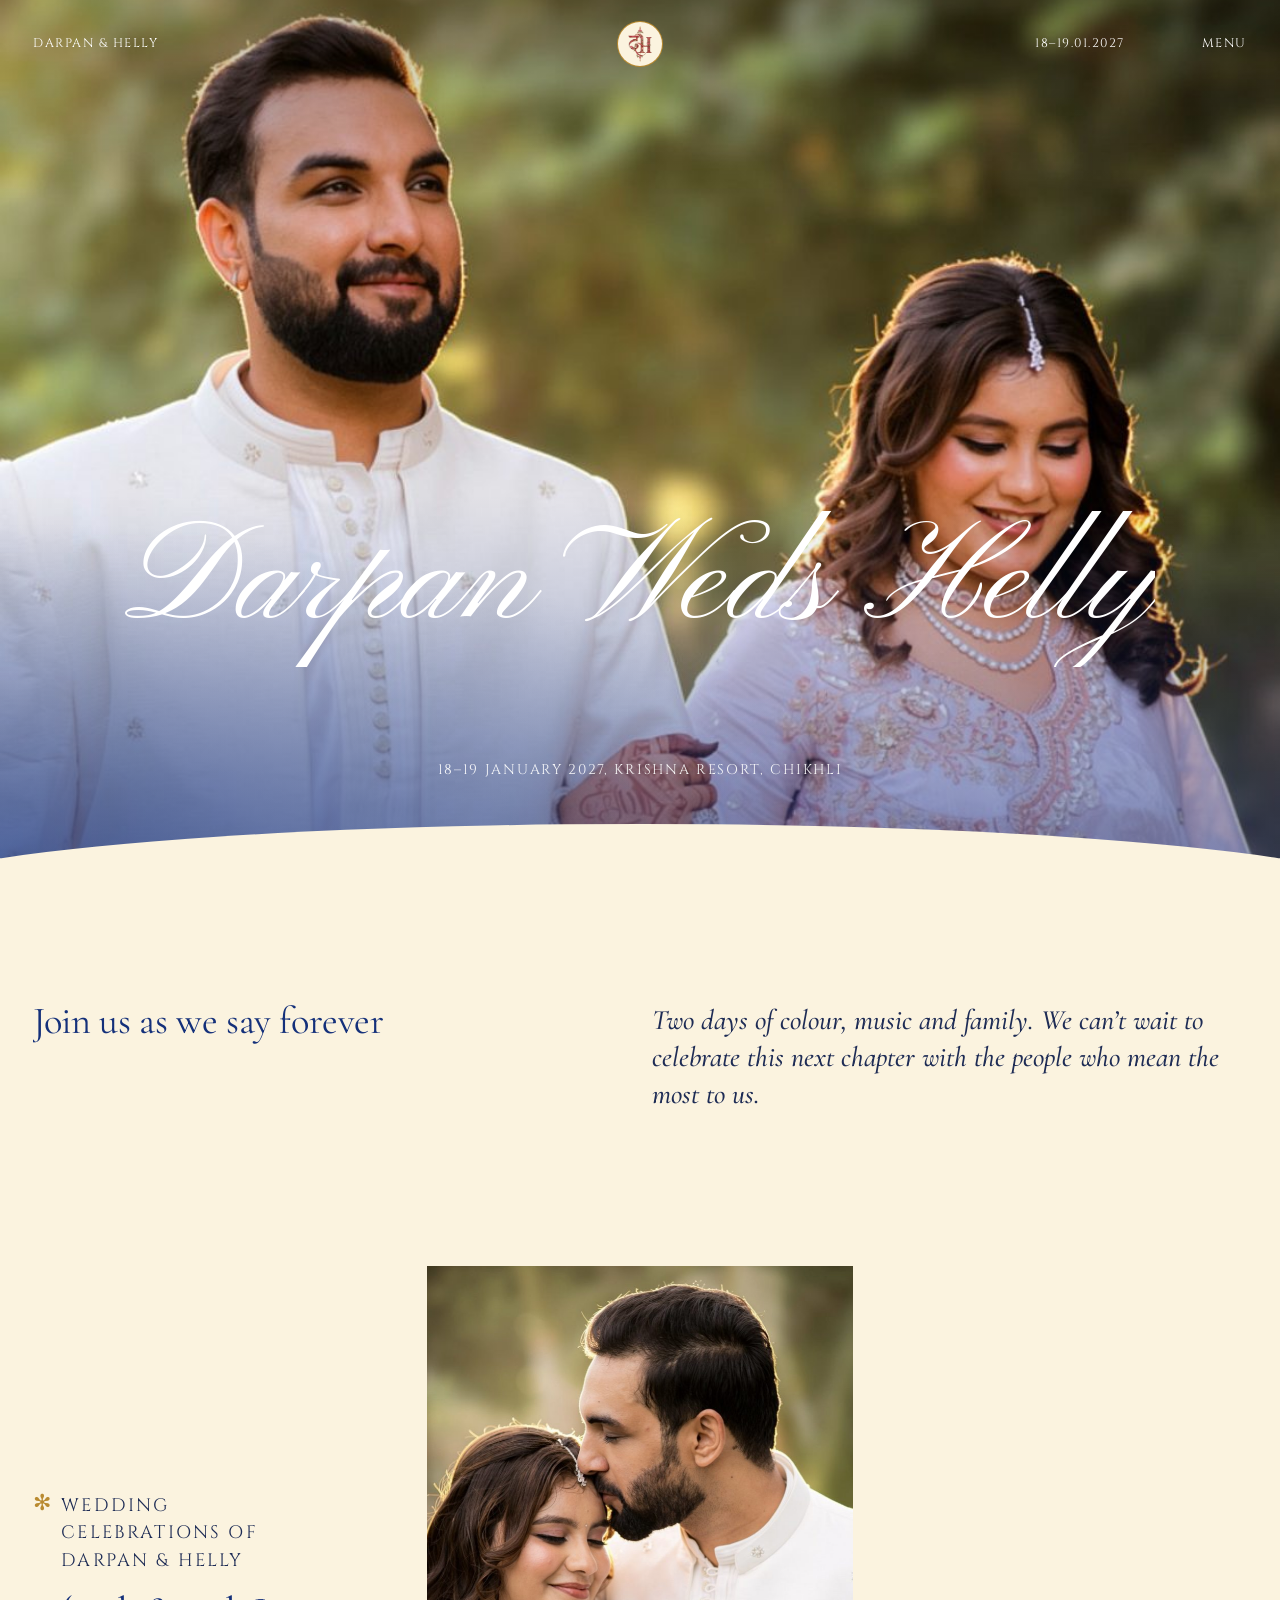
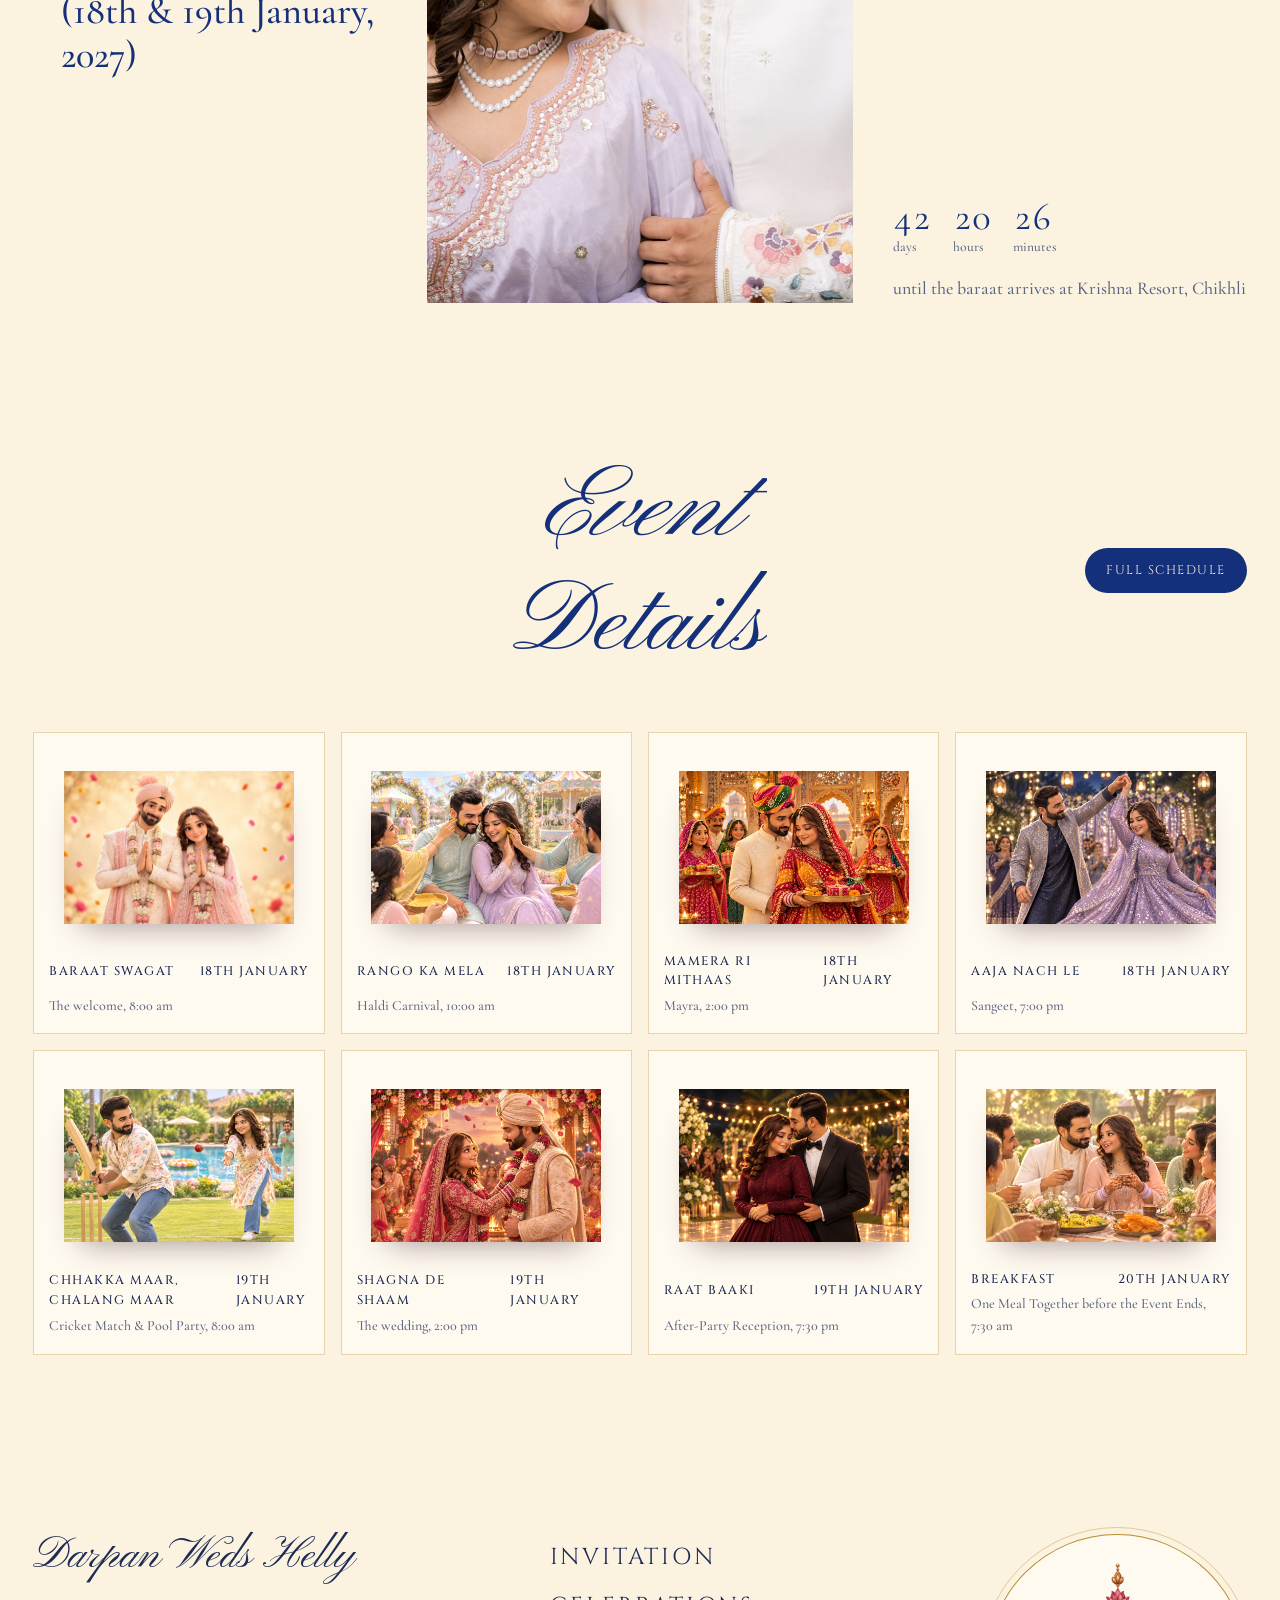
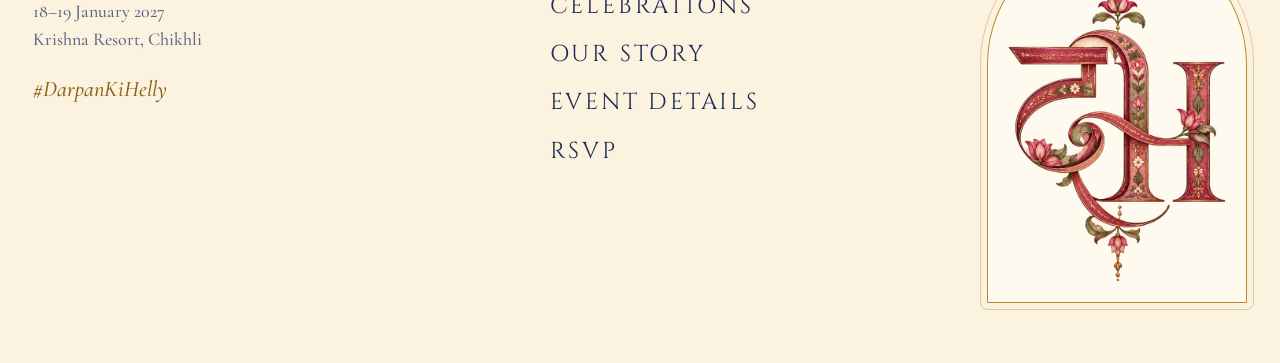
==== commit 4d0888ef: "Apply correction 2: Weds, Sangeet shimmer palette, Chhakka, Shaam, remove notes section Co-Authored-" ====
--- a/celebrations.html
+++ b/celebrations.html
@@ -79,46 +79,6 @@
     <div class="cards cards--all" id="eventCards"></div>
   </section>
 
-  <section class="section" aria-labelledby="notes-h">
-    <div class="notes__top wrap">
-      <div>
-        <h2 class="h-lg" id="notes-h" data-lines><span class="line"><span>Notes to keep in mind!</span></span></h2>
-        <p class="fade" style="margin-top:16px">Everything you need to know in one place. Give it a quick read so nothing catches you off guard.</p>
-      </div>
-      <div class="notes__arrows">
-        <button class="arrow" type="button" data-prev aria-label="Previous note"><svg viewBox="0 0 24 24" fill="none" stroke="currentColor" stroke-width="1.6"><path d="M19 12H5M11 6l-6 6 6 6"/></svg></button>
-        <button class="arrow" type="button" data-next aria-label="Next note"><svg viewBox="0 0 24 24" fill="none" stroke="currentColor" stroke-width="1.6"><path d="M5 12h14M13 6l6 6-6 6"/></svg></button>
-      </div>
-    </div>
-    <div class="track fade">
-      <div class="note"><img src="assets/img/IMG_0069.jpg" alt="Darpan and Helly watching the sunset by the sea" loading="lazy"></div>
-      <div class="note note--text">
-        <span class="note__star" aria-hidden="true">✻</span>
-        <h3>Dress the part</h3>
-        <p>Every event has its own look, from pastel colors at the Haldi Carnival to shimmer at the sangeet and a cocktail night to close.</p>
-        <p>The full wardrobe planner is on the <a href="events.html#planner">Event Details</a> page.</p>
-      </div>
-      <div class="note"><img src="assets/img/IMG_0826.jpg" alt="Helly laughing as Darpan teases her" loading="lazy"></div>
-      <div class="note note--text">
-        <span class="note__star" aria-hidden="true">✻</span>
-        <h3>Pack for the pool</h3>
-        <p>On the morning of the 19th, the Cricket Match is followed by a Pool Party. The dress code is Sporty Yet Festive, so bring swimwear for after.</p>
-      </div>
-      <div class="note"><img src="assets/img/IMG_0326.jpg" alt="Helly's lehenga flares as she spins" loading="lazy"></div>
-      <div class="note note--text">
-        <span class="note__star" aria-hidden="true">✻</span>
-        <h3>Chovihaar facility</h3>
-        <p>Chovihaar is available on both evenings, on 18th and 19th January.</p>
-      </div>
-      <div class="note"><img src="assets/img/IMG_8492.jpg" alt="Helly's mehendi hand with her ring, resting on Darpan's" loading="lazy"></div>
-      <div class="note note--text">
-        <span class="note__star" aria-hidden="true">✻</span>
-        <h3>RSVP early</h3>
-        <p>Let us know you’re coming so we can plan stay, meals and transport. Send your RSVP from the <a href="rsvp.html">RSVP page</a>, or call our Event Team, SVD Event.</p>
-        <p>Breakfast on the morning of the 20th wraps things up.</p>
-      </div>
-    </div>
-  </section>
 </main>
 
 <footer class="foot wrap">
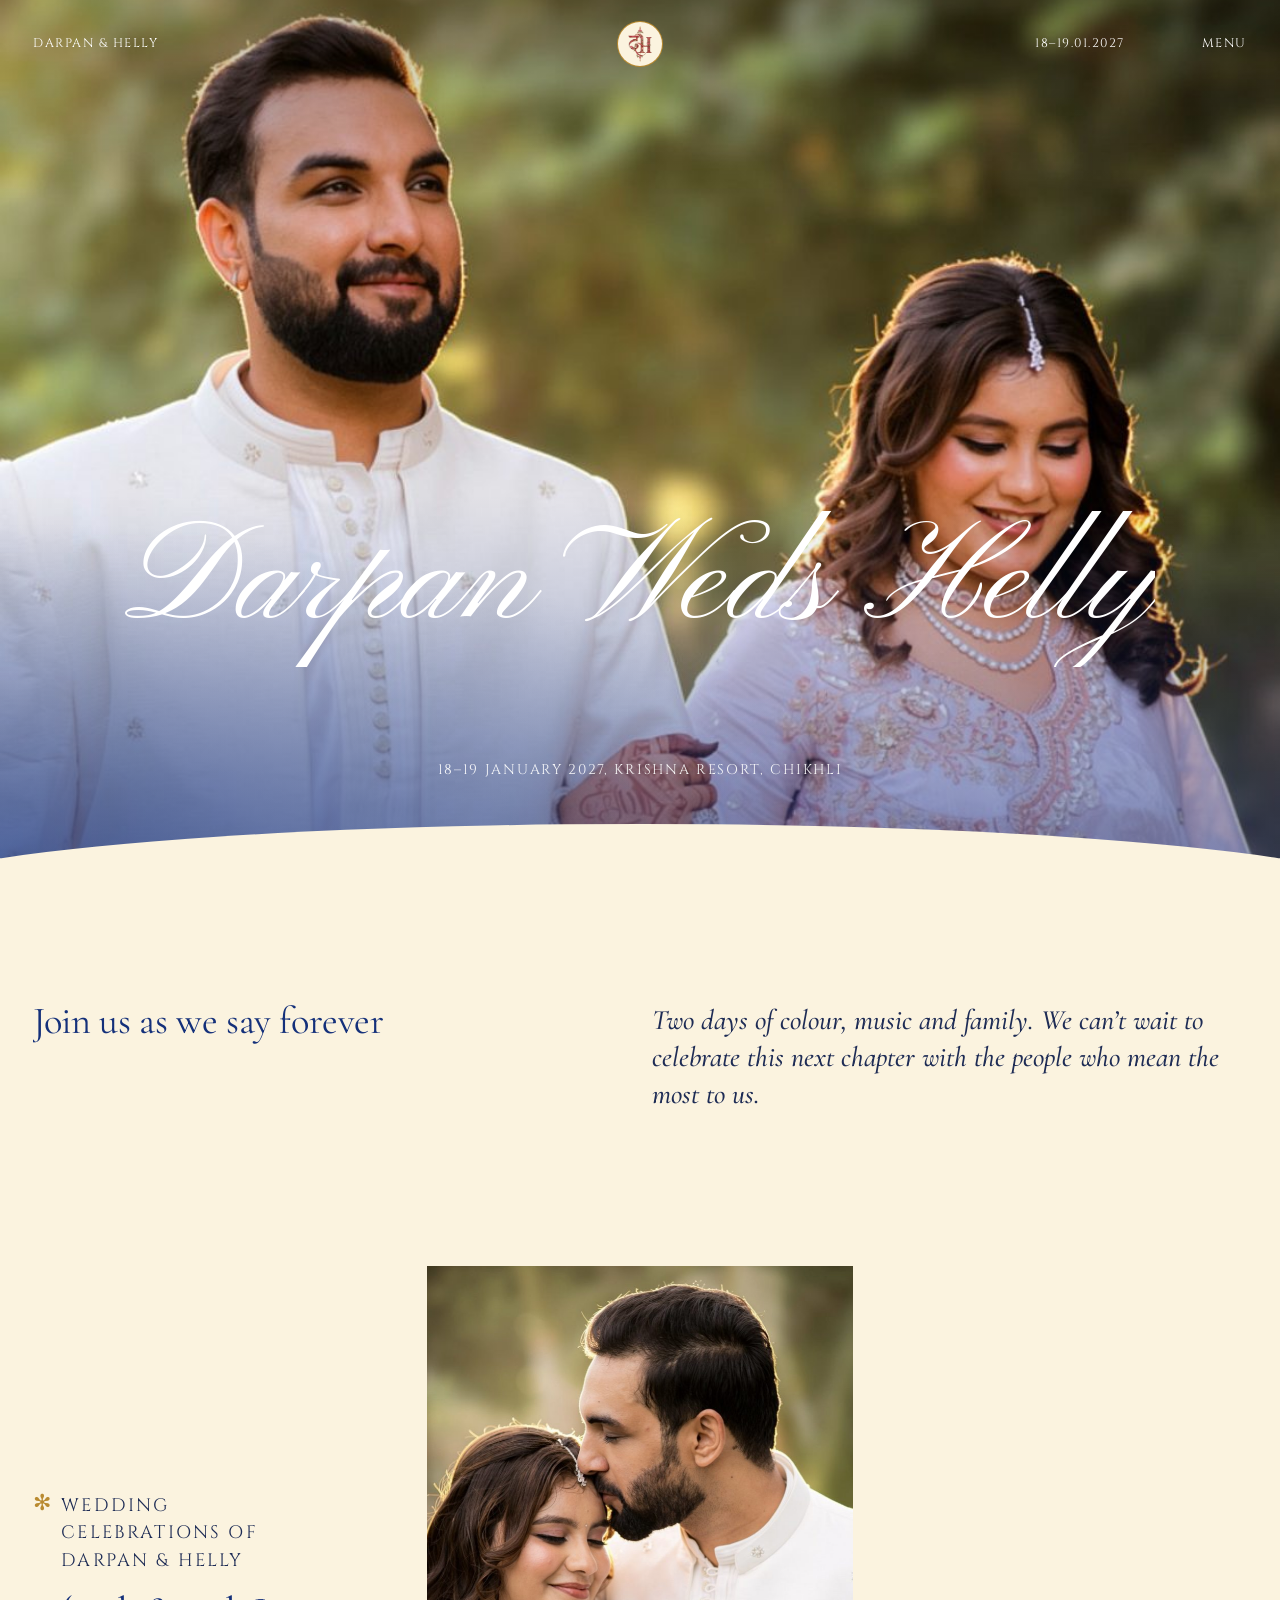
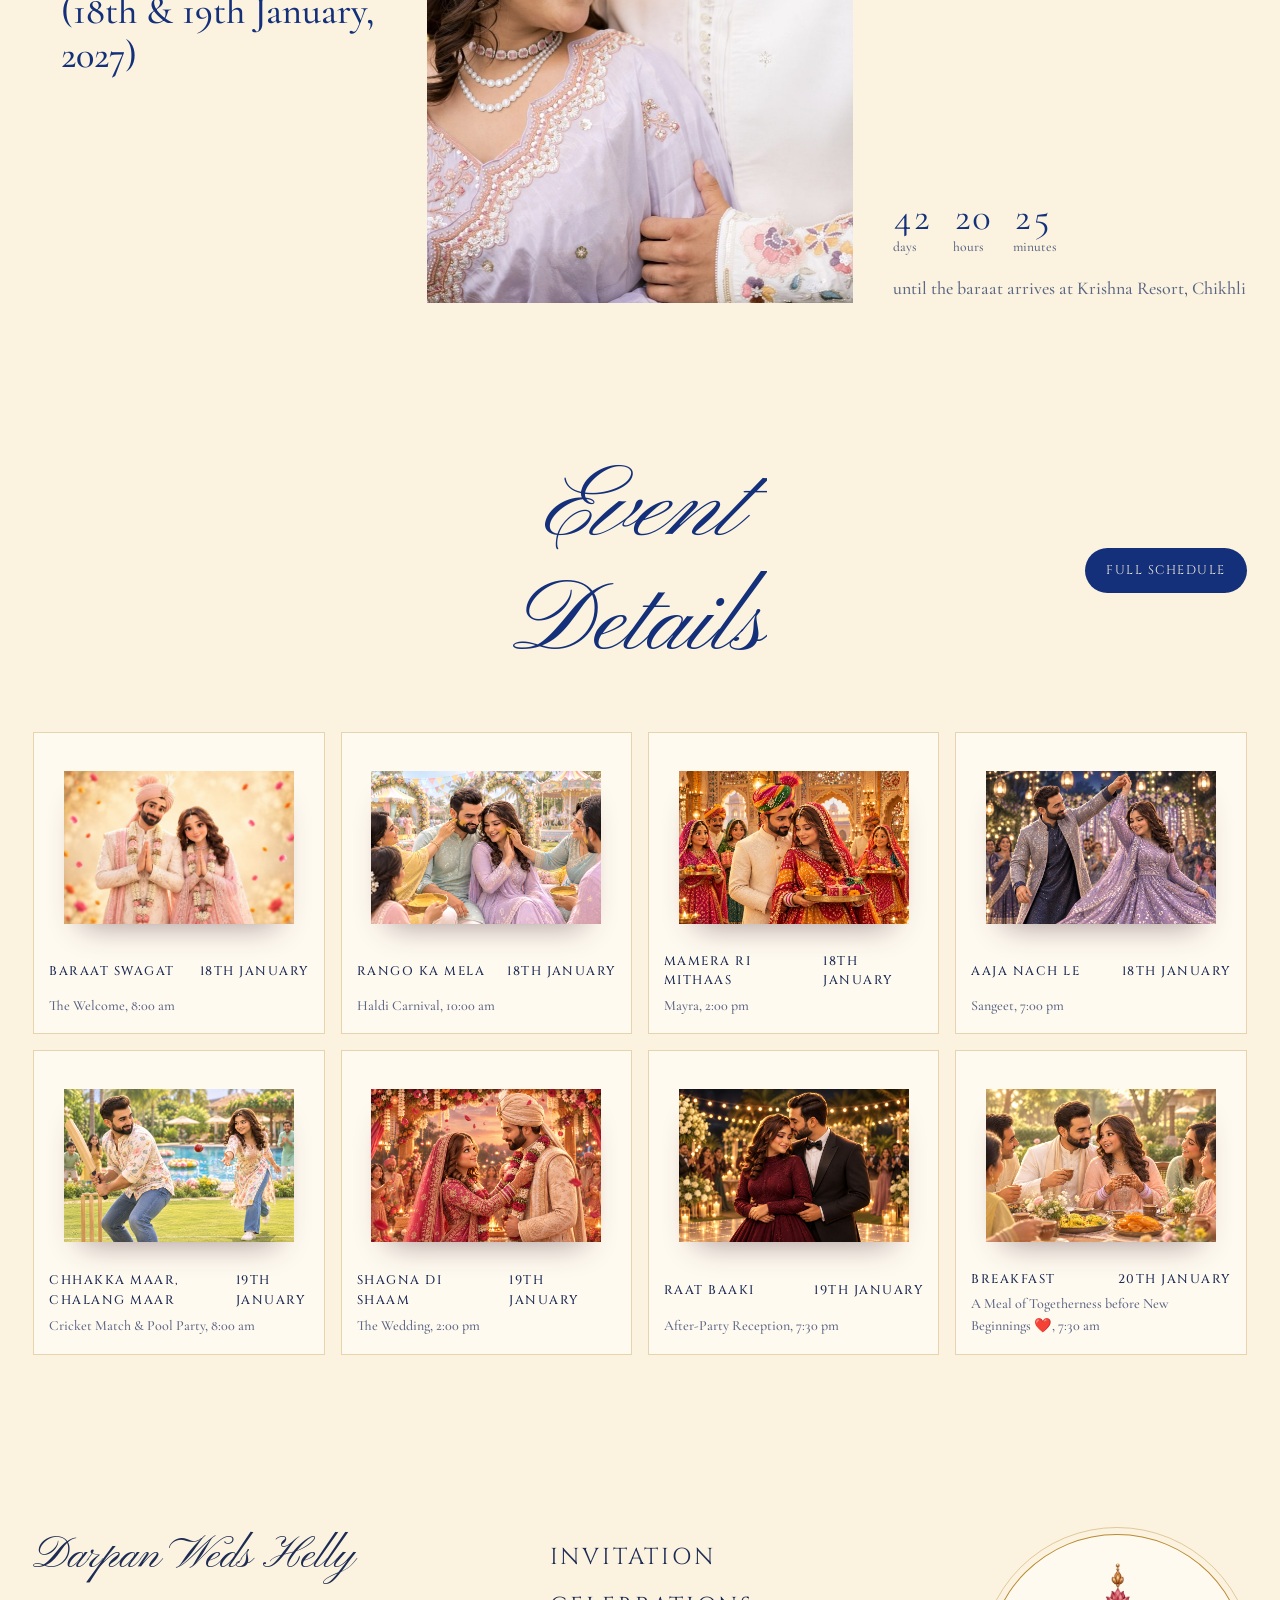
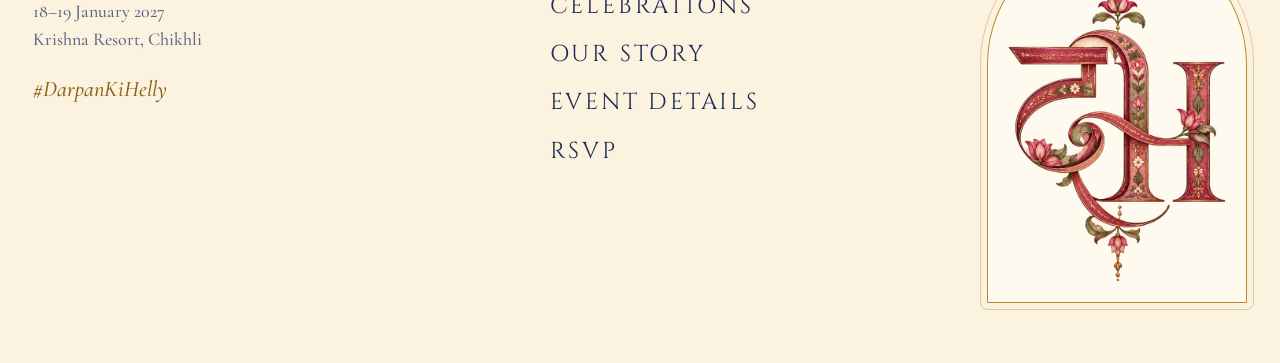
==== commit d6aa71d1: "Custom domain: darpanwedshelly.in Co-Authored-By: Claude Opus 5.5 <noreply@anthropic.com>" ====
--- a/celebrations.html
+++ b/celebrations.html
@@ -6,10 +6,10 @@
 <title>Celebrations – Darpan &amp; Helly</title>
 <meta name="description" content="Darpan & Helly invite you to their wedding celebrations, 18–19 January 2027 at Krishna Resort, Chikhli. #DarpanKiHelly">
 <meta property="og:type" content="website">
-<meta property="og:url" content="https://shibinsibi.github.io/darpan-ki-helly/celebrations.html">
+<meta property="og:url" content="https://darpanwedshelly.in/celebrations.html">
 <meta property="og:title" content="Darpan & Helly – #DarpanKiHelly">
 <meta property="og:description" content="You're invited! 18–19 January 2027, Krishna Resort, Chikhli">
-<meta property="og:image" content="https://shibinsibi.github.io/darpan-ki-helly/assets/img/hero.jpg">
+<meta property="og:image" content="https://darpanwedshelly.in/assets/img/hero.jpg">
 <meta name="twitter:card" content="summary_large_image">
 <meta name="theme-color" content="#14307a">
 <link rel="icon" href="assets/img/invite/monogram.webp">
--- a/assets/style.css
+++ b/assets/style.css
@@ -471,5 +471,6 @@
 .story-hero .display { color: inherit; }
 /* Event page titles: long names stay below the header and off the faces */
 .hero--3d .hero__title { font-size: clamp(3rem, 7vw, 6.4rem); }
-.with-love { margin: clamp(40px, 6vw, 72px) 0 0; padding: 22px 0; text-align: center; font-family: var(--serif); font-style: italic; font-size: clamp(1rem, 4.3vw, 2rem); color: var(--navy); border-top: 1px solid rgba(185, 138, 48, .5); border-bottom: 1px solid rgba(185, 138, 48, .5); white-space: nowrap; }
+.with-love { margin: clamp(40px, 6vw, 72px) 0 0; padding: 22px 0; text-align: center; font-family: var(--serif); font-style: italic; font-size: clamp(1rem, 4.3vw, 2rem); color: var(--navy); border-top: 1px solid rgba(185, 138, 48, .5); border-bottom: 1px solid rgba(185, 138, 48, .5); text-wrap: balance; }
 .with-love b { font-weight: 700; }
+.with-love__fl { color: var(--gold); font-style: normal; font-size: 1.25em; vertical-align: -.08em; margin: 0 .3em; }
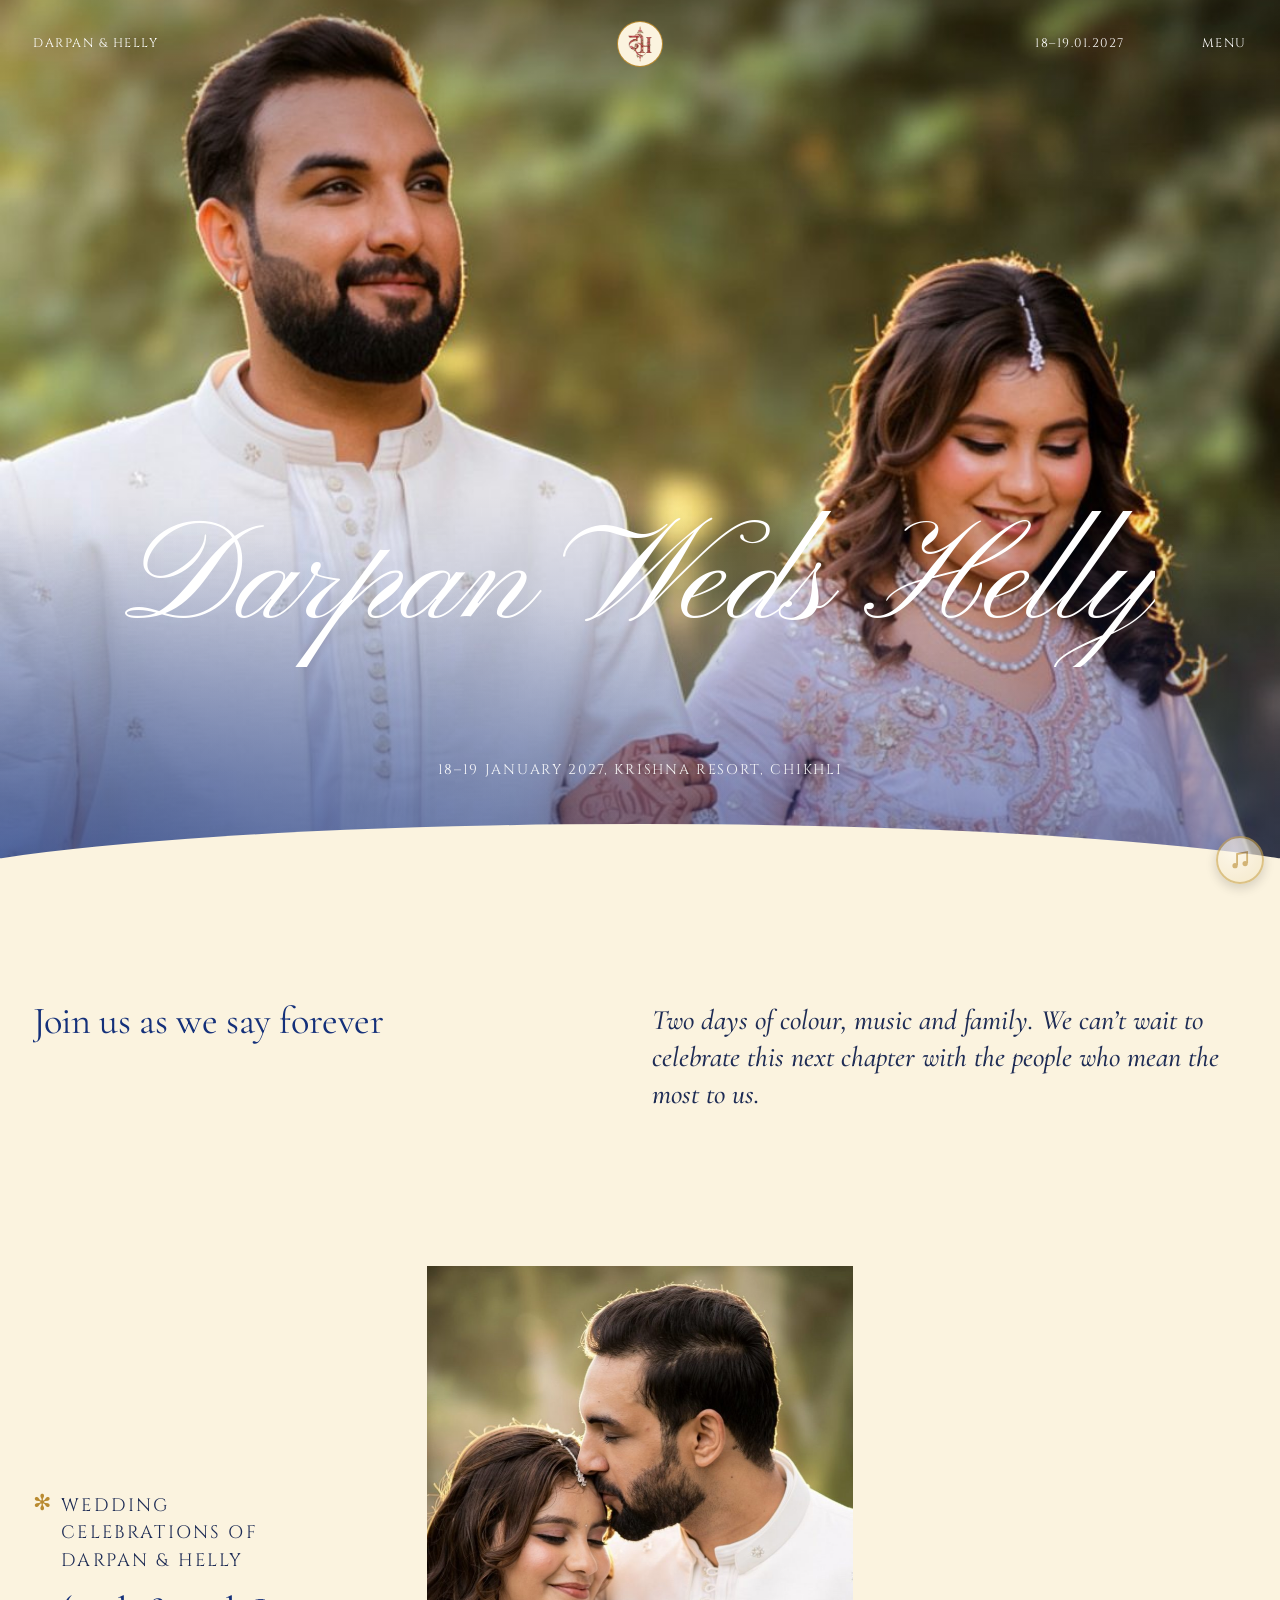
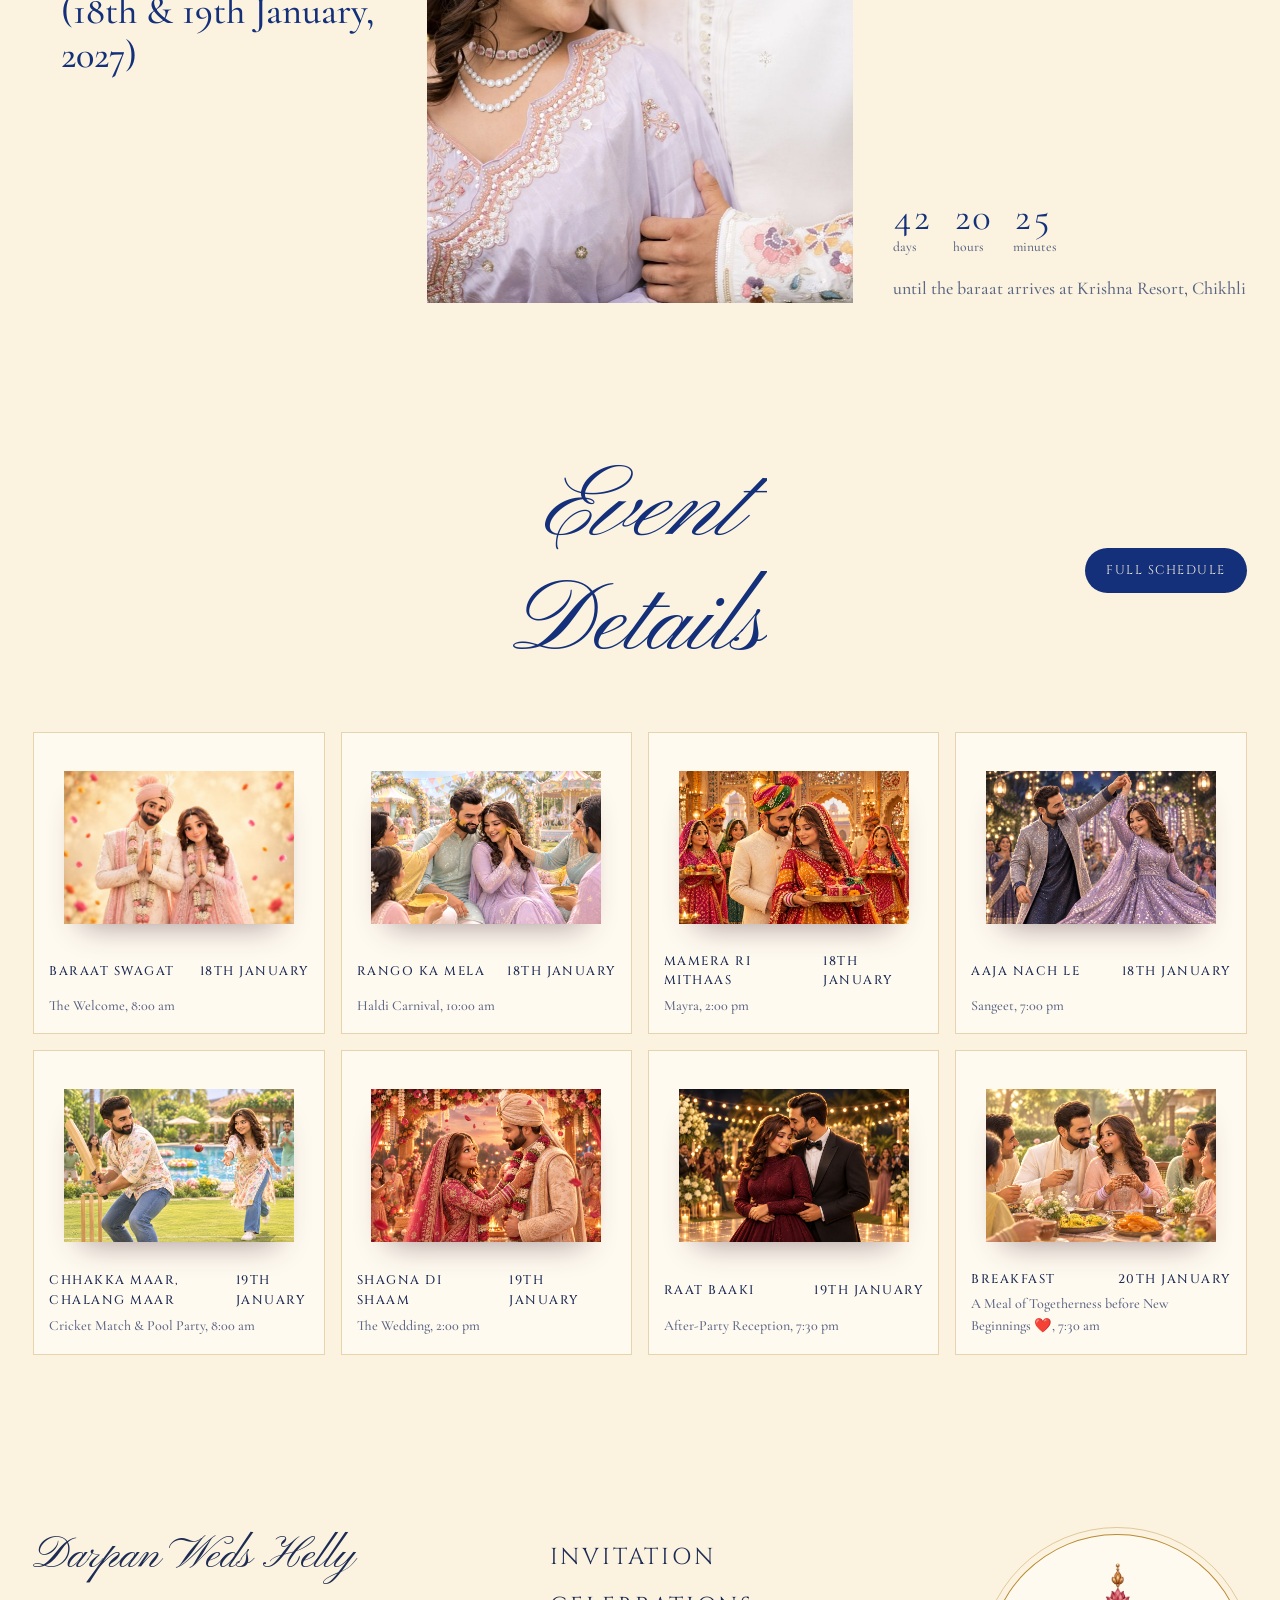
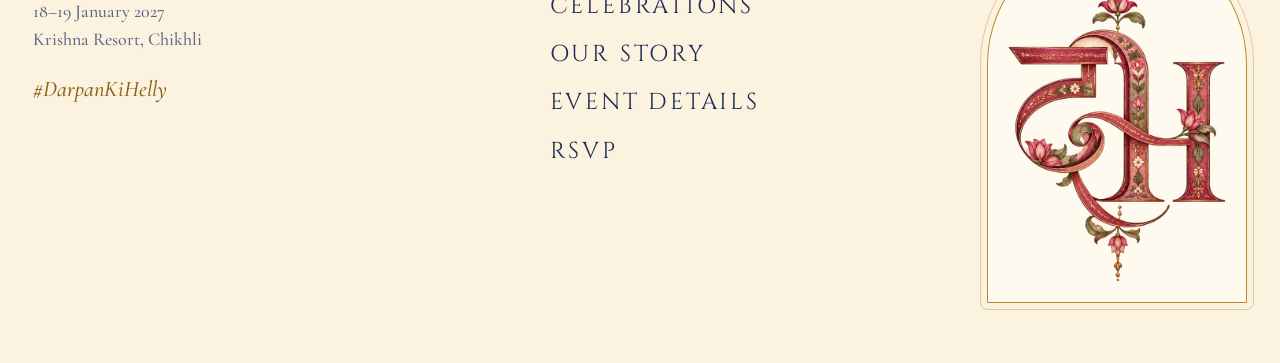
==== commit 808eea03: "Play the wedding song across all pages Use the same song as the reference invite (starts at 0:15, fa" ====
--- a/celebrations.html
+++ b/celebrations.html
@@ -99,5 +99,6 @@
 
 <script src="assets/events-data.js"></script>
 <script src="assets/main.js"></script>
+<script src="assets/music.js"></script>
 </body>
 </html>
